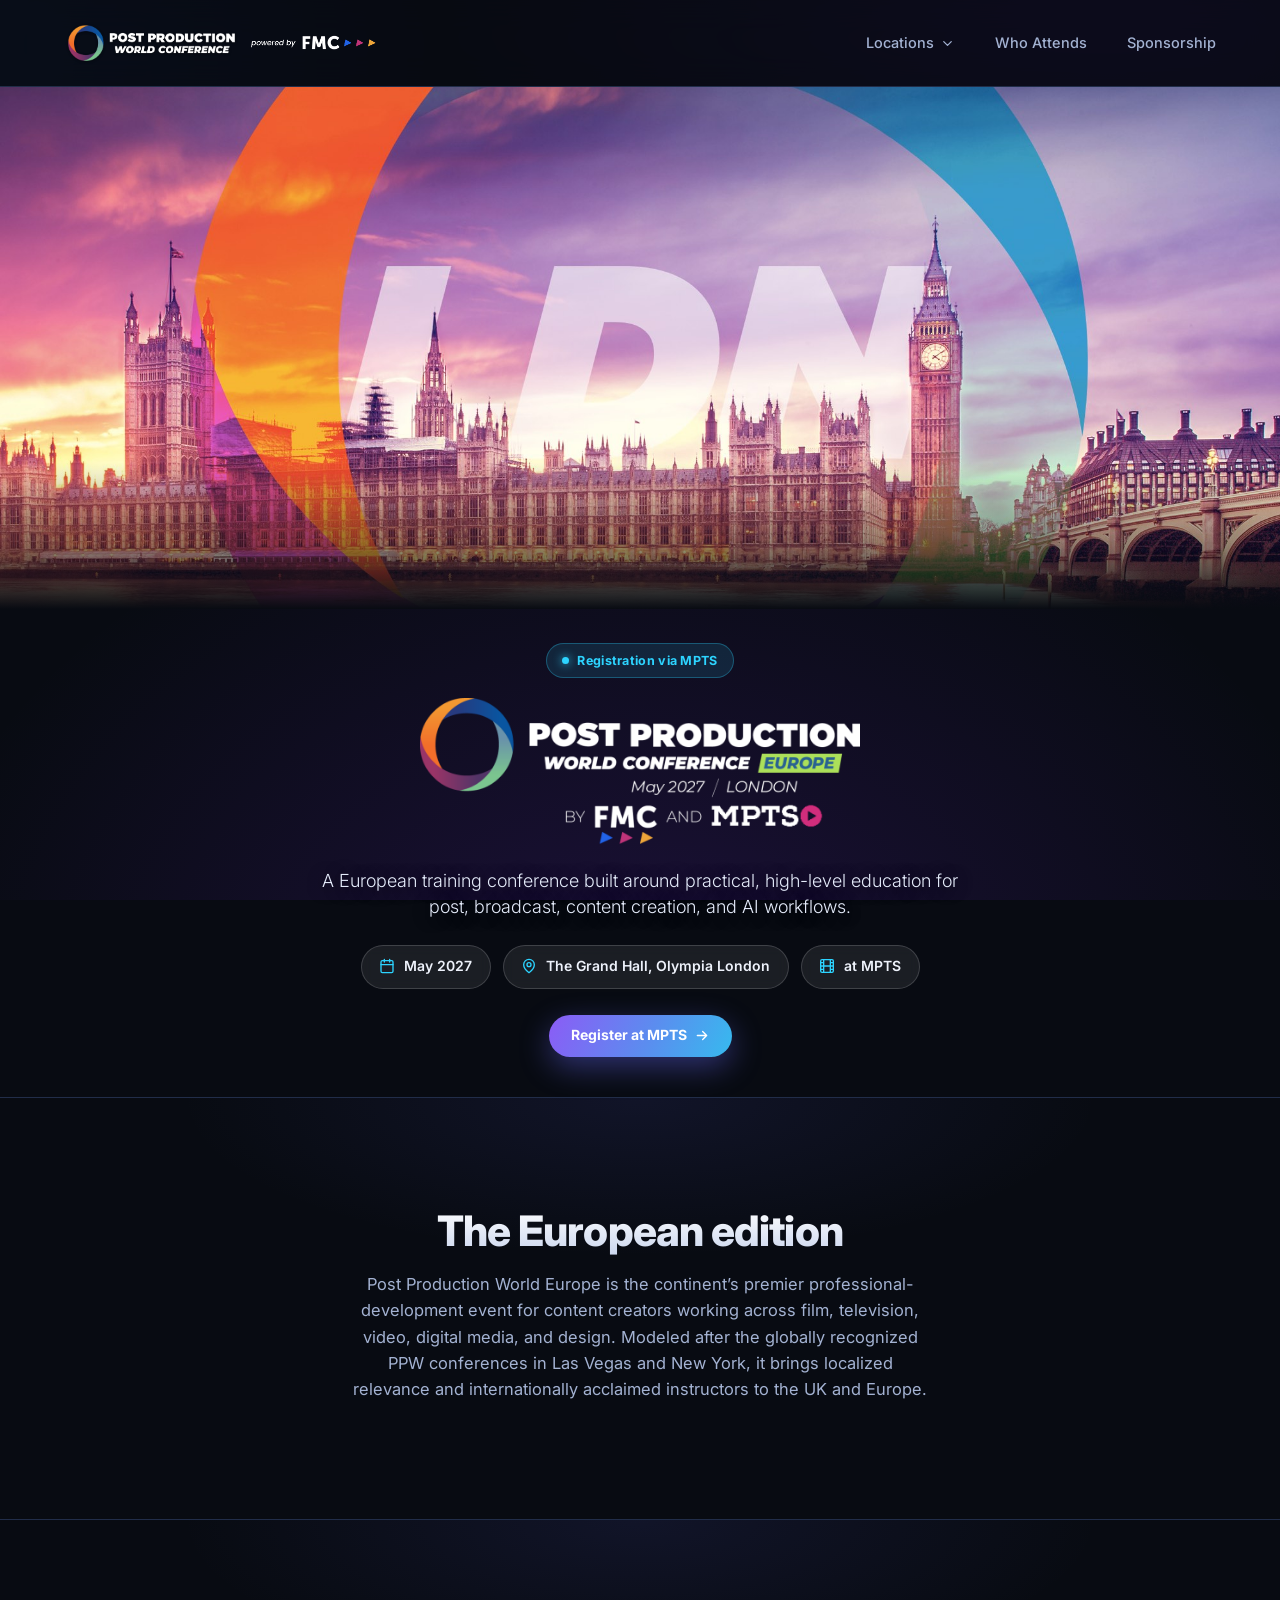
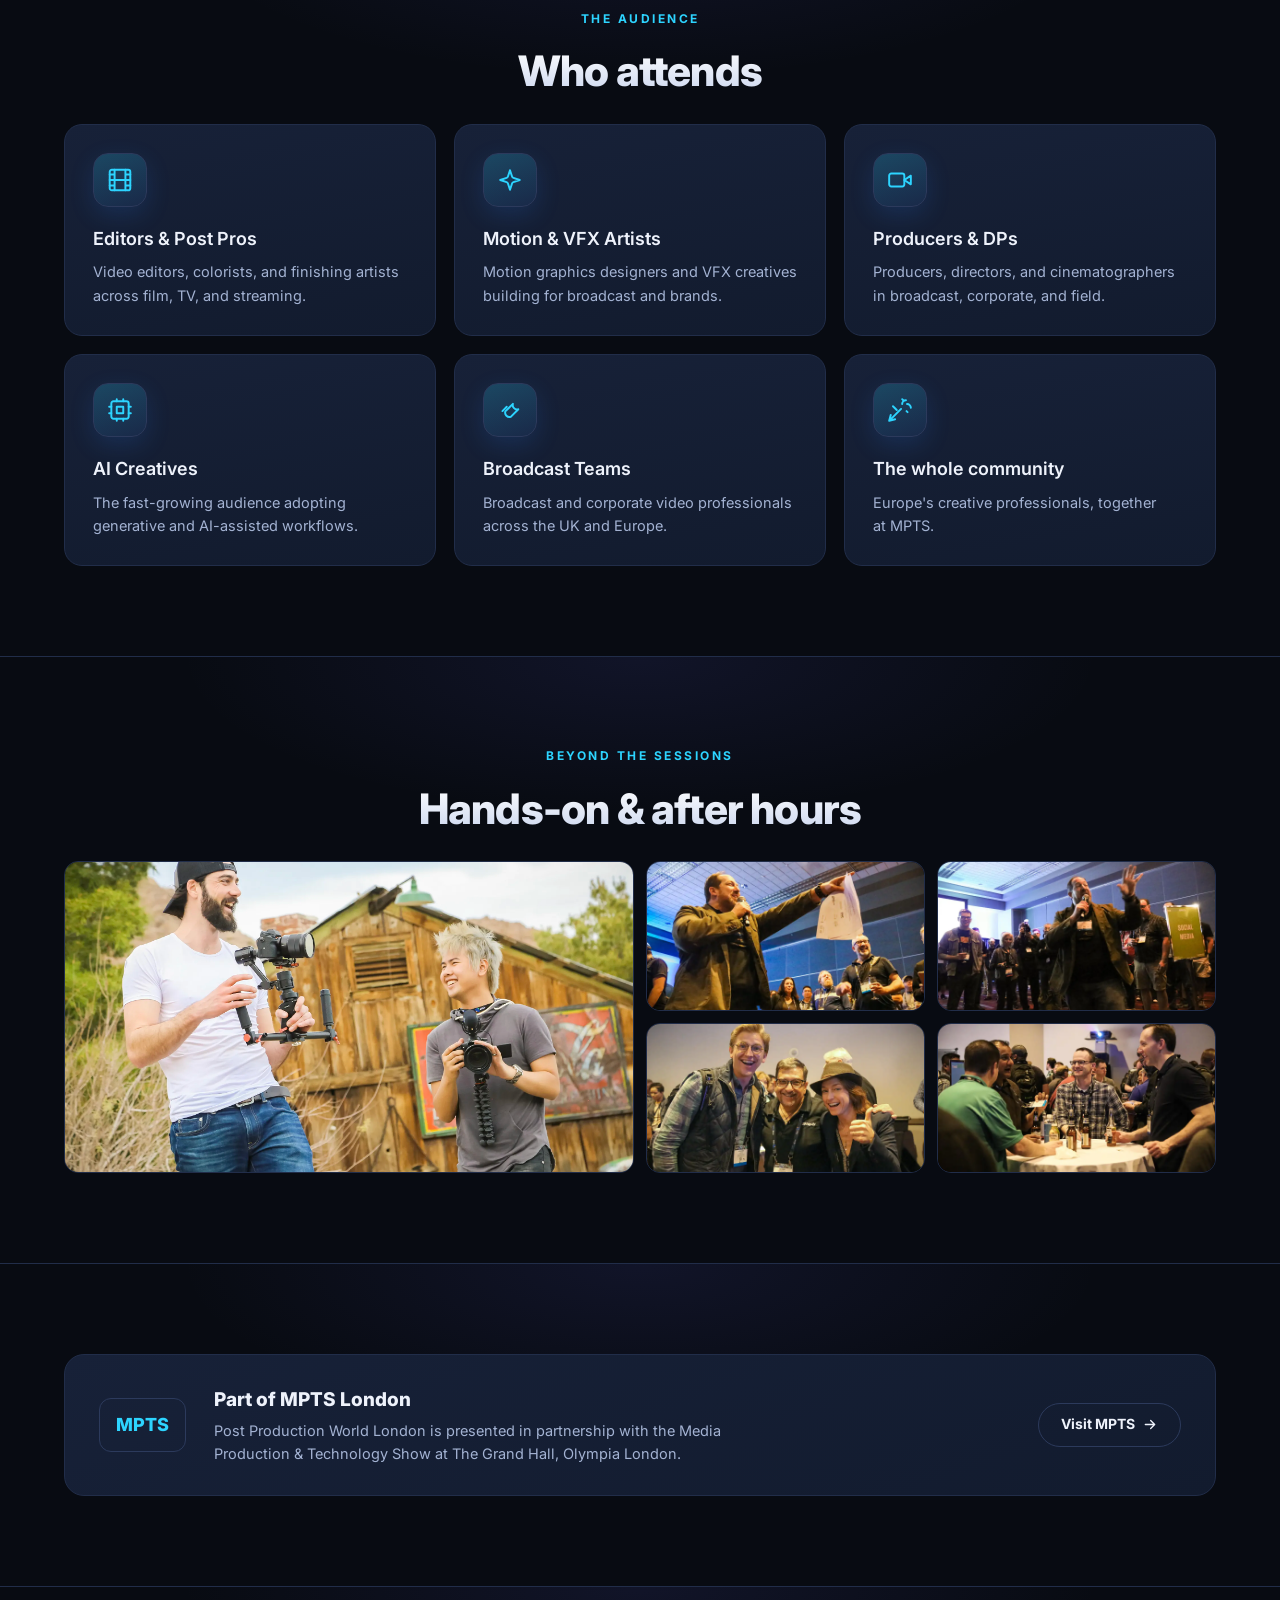
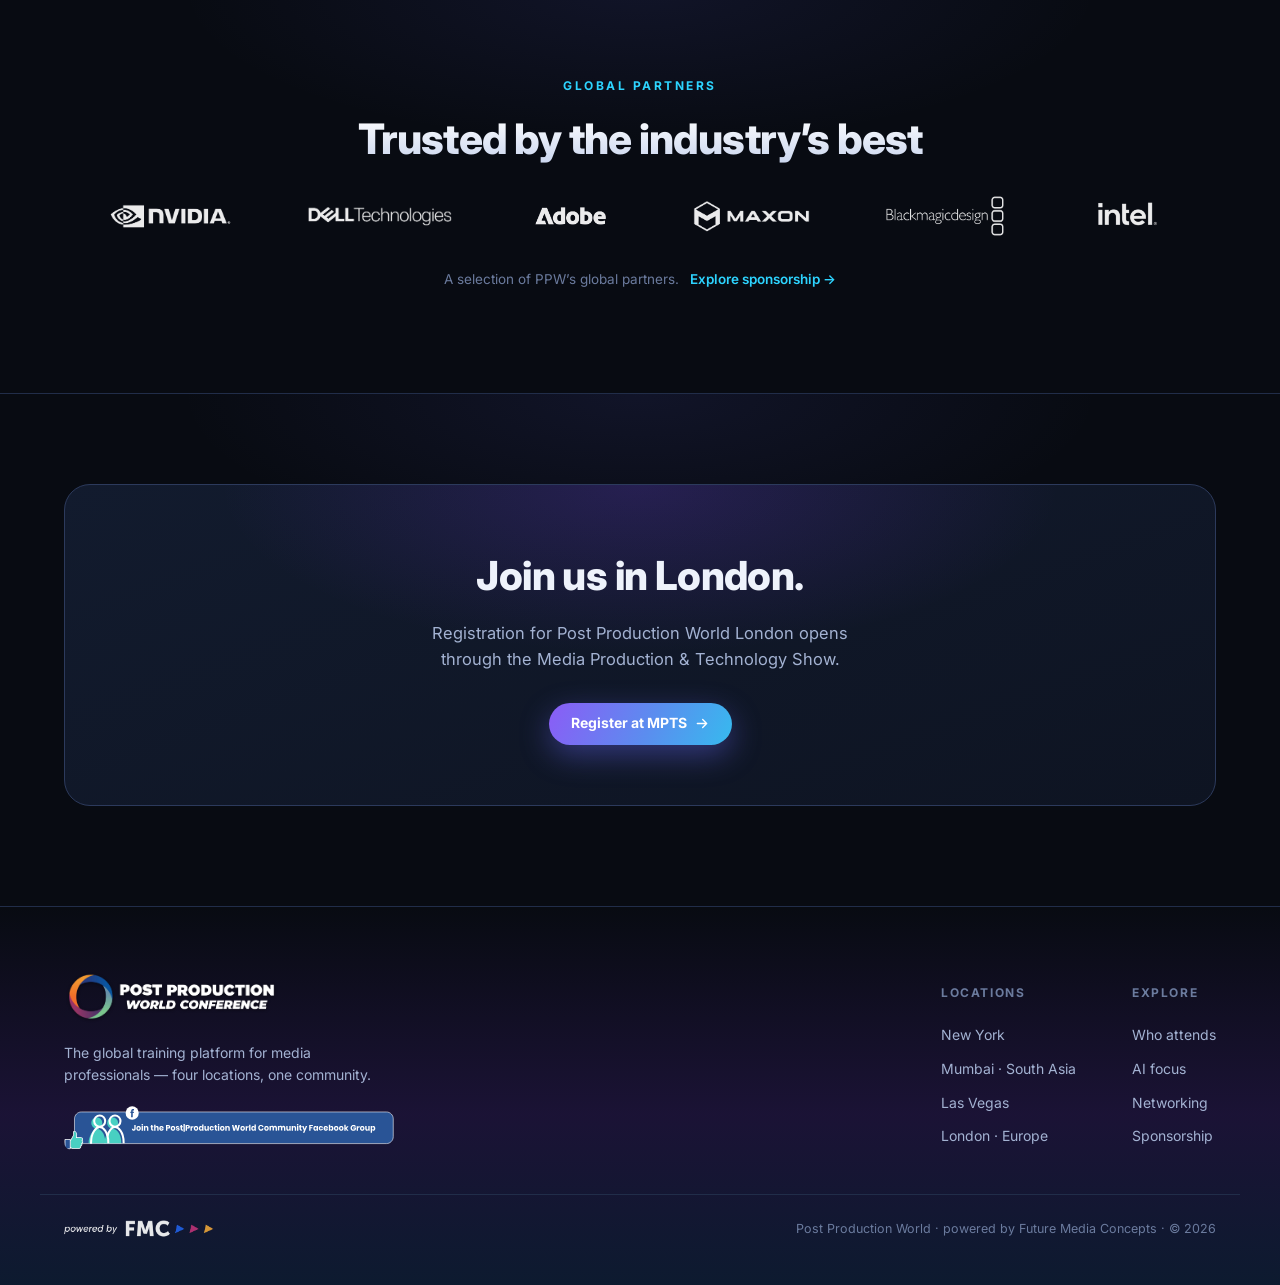
==== london.html @ f26ce007 "Location pages build-out (Mumbai/Vegas real content), homepage + global polish - Mumbai: real abisho" ====
<!DOCTYPE html>
<html lang="en">
<head>
<meta charset="UTF-8">
<meta name="viewport" content="width=device-width, initial-scale=1.0, viewport-fit=cover">
<title>Post Production World London — London — Post Production World Conference</title>
<link rel="preconnect" href="https://api.fontshare.com" crossorigin>
<link href="https://api.fontshare.com/v2/css?f[]=satoshi@400,500,700,900&display=swap" rel="stylesheet">
<link href="https://fonts.googleapis.com/css2?family=Inter:wght@400;500;600;700;800&display=swap" rel="stylesheet">
<link href="ppw-assets/site.css" rel="stylesheet">
</head>
<body>
<svg width="0" height="0" style="position:absolute" aria-hidden="true">
  <symbol id="i-arrow" viewBox="0 0 24 24"><path d="M5 12h14M13 6l6 6-6 6"/></symbol>
  <symbol id="i-chev" viewBox="0 0 24 24"><path d="m6 9 6 6 6-6"/></symbol>
  <symbol id="i-pin" viewBox="0 0 24 24"><path d="M20 10c0 6-8 12-8 12s-8-6-8-12a8 8 0 0 1 16 0Z"/><circle cx="12" cy="10" r="3"/></symbol>
  <symbol id="i-cal" viewBox="0 0 24 24"><rect x="3" y="4" width="18" height="18" rx="2"/><path d="M16 2v4M8 2v4M3 10h18"/></symbol>
  <symbol id="i-film" viewBox="0 0 24 24"><rect x="2.5" y="2.5" width="19" height="19" rx="2"/><path d="M7 2.5v19M17 2.5v19M2.5 12h19M2.5 7h4.5M2.5 17h4.5M17 17h4.5M17 7h4.5"/></symbol>
  <symbol id="i-spark" viewBox="0 0 24 24"><path d="m12 3-1.9 5.8a2 2 0 0 1-1.3 1.3L3 12l5.8 1.9a2 2 0 0 1 1.3 1.3L12 21l1.9-5.8a2 2 0 0 1 1.3-1.3L21 12l-5.8-1.9a2 2 0 0 1-1.3-1.3Z"/></symbol>
  <symbol id="i-video" viewBox="0 0 24 24"><path d="m22 8-6 4 6 4V8Z"/><rect x="2" y="6" width="14" height="12" rx="2"/></symbol>
  <symbol id="i-cpu" viewBox="0 0 24 24"><rect x="4" y="4" width="16" height="16" rx="2"/><rect x="9" y="9" width="6" height="6"/><path d="M9 2v2M15 2v2M9 20v2M15 20v2M2 9h2M2 15h2M20 9h2M20 15h2"/></symbol>
  <symbol id="i-tools" viewBox="0 0 24 24"><path d="M14.7 6.3a4 4 0 0 0 5 5l-7 7a4 4 0 0 1-5-5Z"/><path d="m9 9-4 4"/></symbol>
  <symbol id="i-party" viewBox="0 0 24 24"><path d="M2 22 13 11M5.5 8.5 9 12M2 22l5.5-1.5M2 22l1.5-5.5"/><path d="M14 6.5a3.5 3.5 0 0 1 3.5-3.5M22 10a3.5 3.5 0 0 0-3.5-3.5M18 13l1 1M14 2l1 1"/></symbol>
</svg>
<header class="nav">
  <div class="nav-inner">
    <a href="index.html" class="nav-brand"><img class="nb-ppw" src="ppw-assets/ppw-logo.webp" alt="Post Production World"><img class="nb-fmc" src="ppw-assets/fmc-logo.webp" alt="FMC"></a>
    <nav class="nav-links">
      <div class="dd">
        <button class="dd-btn" aria-haspopup="true">Locations <svg class="ic"><use href="#i-chev"/></svg></button>
        <div class="dd-menu" role="menu">
          <a href="new-york.html"><span class="lft"><svg class="ic"><use href="#i-pin"/></svg><span class="c">New York</span></span><span class="d">Oct 20-21, 2026</span></a>
          <a href="mumbai.html"><span class="lft"><svg class="ic"><use href="#i-pin"/></svg><span class="c">Mumbai · South Asia</span></span><span class="d">Oct 2026</span></a>
          <a href="vegas.html"><span class="lft"><svg class="ic"><use href="#i-pin"/></svg><span class="c">Las Vegas</span></span><span class="d">Apr 2027</span></a>
          <a href="london.html"><span class="lft"><svg class="ic"><use href="#i-pin"/></svg><span class="c">London · Europe</span></span><span class="d">May 2027</span></a>
        </div>
      </div>
      <a href="index.html#attendees">Who Attends</a>
      <a href="ppw-sponsorships.html">Sponsorship</a>
    </nav>
  </div>
</header>

<div class="edition-banner" style="background-image:url(ppw-assets/city-london-hi.jpg)"></div>
<section class="edition-intro">
  <div class="wrap">
    <div class="reg-status"><span class="dot"></span>Registration via MPTS</div>
    <img class="edition-wm" src="ppw-assets/wm-london.png" alt="Post Production World London">
    <p class="hero-sub">A European training conference built around practical, high-level education for post, broadcast, content creation, and AI workflows.</p>
    <div class="hero-meta">
      <span><svg class="ic"><use href="#i-cal"/></svg>May 2027</span>
      <span><svg class="ic"><use href="#i-pin"/></svg>The Grand Hall, Olympia London</span>
      <span><svg class="ic"><use href="#i-film"/></svg>at MPTS</span>
    </div>
    <div class="hero-cta">
      <a class="btn" href="https://www.mediaproductionshow.com/ppw-europe" target="_blank" rel="noopener"><span class="bt">Register at MPTS</span> <svg class="ic"><use href="#i-arrow"/></svg></a>
    </div>
  </div>
</section>

<section class="block">
  <div class="wrap">
    <div class="sec-head center">
      <h2 class="sec-title">The European edition</h2>
      <p class="sec-desc">Post Production World Europe is the continent&rsquo;s premier professional-development event for content creators working across film, television, video, digital media, and design. Modeled after the globally recognized PPW conferences in Las Vegas and New York, it brings localized relevance and internationally acclaimed instructors to the UK and Europe.</p>
    </div>
  </div>
</section>

<section class="block">
  <div class="wrap">
    <div class="sec-head center"><div class="sec-kicker">The audience</div><h2 class="sec-title">Who attends</h2></div>
    <div class="cards3">
      <div class="fcard"><div class="ibox"><svg class="ic"><use href="#i-film"/></svg></div><h3>Editors &amp; Post Pros</h3><p>Video editors, colorists, and finishing artists across film, TV, and streaming.</p></div>
      <div class="fcard"><div class="ibox"><svg class="ic"><use href="#i-spark"/></svg></div><h3>Motion &amp; VFX Artists</h3><p>Motion graphics designers and VFX creatives building for broadcast and brands.</p></div>
      <div class="fcard"><div class="ibox"><svg class="ic"><use href="#i-video"/></svg></div><h3>Producers &amp; DPs</h3><p>Producers, directors, and cinematographers in broadcast, corporate, and field.</p></div>
      <div class="fcard"><div class="ibox"><svg class="ic"><use href="#i-cpu"/></svg></div><h3>AI Creatives</h3><p>The fast-growing audience adopting generative and AI-assisted workflows.</p></div>
      <div class="fcard"><div class="ibox"><svg class="ic"><use href="#i-tools"/></svg></div><h3>Broadcast Teams</h3><p>Broadcast and corporate video professionals across the UK and Europe.</p></div>
      <div class="fcard"><div class="ibox"><svg class="ic"><use href="#i-party"/></svg></div><h3>The whole community</h3><p>Europe's creative professionals, together at MPTS.</p></div>
    </div>
  </div>
</section>

<section class="block">
  <div class="wrap">
    <div class="sec-head center"><div class="sec-kicker">Beyond the sessions</div><h2 class="sec-title">Hands-on &amp; after hours</h2></div>
    <div class="collage">
      <a class="big" href="ppw-assets/g-field.webp" target="_blank"><img src="ppw-assets/g-field.webp" alt="PPW field workshop"></a>
      <a href="ppw-assets/g-net-04.webp" target="_blank"><img src="ppw-assets/g-net-04.webp" alt="Networking"></a>
      <a href="ppw-assets/g-net-06.webp" target="_blank"><img src="ppw-assets/g-net-06.webp" alt="Networking"></a>
      <a href="ppw-assets/g-net-08.webp" target="_blank"><img src="ppw-assets/g-net-08.webp" alt="Networking"></a>
      <a href="ppw-assets/g-net-13.webp" target="_blank"><img src="ppw-assets/g-net-13.webp" alt="Networking"></a>
    </div>
  </div>
</section>
<section class="block">
  <div class="wrap">
    <div class="host-mod">
      <div class="host-badge">MPTS</div>
      <div class="host-text"><h3>Part of MPTS London</h3><p>Post Production World London is presented in partnership with the Media Production & Technology Show at The Grand Hall, Olympia London.</p></div>
      <a class="btn ghost" href="https://www.mediaproductionshow.com/ppw-europe" target="_blank" rel="noopener"><span class="bt">Visit MPTS</span> <svg class="ic"><use href="#i-arrow"/></svg></a>
    </div>
  </div>
</section>

<section class="block">
  <div class="wrap">
    <div class="sec-head center"><div class="sec-kicker">Global partners</div><h2 class="sec-title">Trusted by the industry’s best</h2></div>
    <div class="partner-strip">
      <img src="ppw-assets/spon-nvidia.webp" alt="NVIDIA" style="height:46px">
      <img src="ppw-assets/spon-dell.webp" alt="Dell Technologies" style="height:50px">
      <img src="ppw-assets/spon-adobe.webp" alt="Adobe" style="height:34px">
      <img src="ppw-assets/spon-maxon.webp" alt="Maxon" style="height:44px">
      <img src="ppw-assets/spon-bmd-ko.webp" alt="Blackmagic Design" style="height:42px">
      <img src="ppw-assets/spon-intel-ko.webp" alt="Intel" style="height:36px;transform:translateY(-2px)">
    </div>
    <p class="partner-note">A selection of PPW’s global partners. <a href="ppw-sponsorships.html">Explore sponsorship &rarr;</a></p>
  </div>
</section>

<section class="block">
  <div class="wrap">
    <div class="cta-strip">
      <div class="glow"></div>
      <h2>Join us in London.</h2>
      <p>Registration for Post Production World London opens through the Media Production &amp; Technology Show.</p>
      <div class="hero-cta"><a class="btn" href="https://www.mediaproductionshow.com/ppw-europe" target="_blank" rel="noopener"><span class="bt">Register at MPTS</span> <svg class="ic"><use href="#i-arrow"/></svg></a></div>
    </div>
  </div>
</section>

<footer>
  <div class="foot-glow"></div>
  <div class="wrap foot-inner">
    <div class="foot-brand">
      <img class="foot-ppw" src="ppw-assets/ppw-logo.webp" alt="Post Production World Conference">
      <p>The global training platform for media professionals — four locations, one community.</p>
      <a class="fb-link" href="https://www.facebook.com/groups/postproductionworld" target="_blank" rel="noopener"><img src="ppw-assets/fb-group.svg" alt="Join the Facebook Group"></a>
    </div>
    <div class="foot-col">
      <h4>Locations</h4>
      <a href="new-york.html">New York</a>
      <a href="mumbai.html">Mumbai · South Asia</a>
      <a href="vegas.html">Las Vegas</a>
      <a href="london.html">London · Europe</a>
    </div>
    <div class="foot-col">
      <h4>Explore</h4>
      <a href="index.html#attendees">Who attends</a>
      <a href="index.html#ai">AI focus</a>
      <a href="index.html#networking">Networking</a>
      <a href="ppw-sponsorships.html">Sponsorship</a>
    </div>
  </div>
  <div class="wrap foot-bottom">
    <img class="foot-fmc" src="ppw-assets/fmc-logo.webp" alt="Powered by FMC — Future Media Concepts">
    <div class="small">Post Production World · powered by Future Media Concepts · © 2026</div>
  </div>
</footer>
<script>(function(){try{var els=[].slice.call(document.querySelectorAll("section.block .sec-head,.loc,.who,.fcard,.ai-wrap,.collage,.cta-strip,.pillar,.rcard,.extra,.cmp,.hero-stats"));els.forEach(function(el){el.classList.add("reveal");});function check(){var h=window.innerHeight||800;for(var i=els.length-1;i>=0;i--){if(els[i].getBoundingClientRect().top<h*0.9){els[i].classList.add("in");els.splice(i,1);}}}check();window.addEventListener("scroll",check,{passive:true});window.addEventListener("resize",check);setTimeout(check,250);setTimeout(function(){els.forEach(function(el){el.classList.add("in");});els=[];},2600);}catch(e){}})();</script>
</body>
</html>
---- ppw-assets/site.css ----
/* ===== P|PW shared design system ===== */
:root{
  --bg:#080b12; --bg-2:#0e1422; --panel:#121b2e; --panel-2:#172138;
  --line:#212d49; --line-2:#2c3a5c; --ink:#eef2fb; --ink-dim:#a3b2d2; --ink-faint:#6b7b9e;
  --accent:#3b82f6; --accent-2:#2dd4ff;
  --grad:linear-gradient(115deg,#8b5cf6 0%,#5b8def 55%,#22d3ee 125%);
  --radius:18px; --maxw:1200px; --shadow:0 24px 60px rgba(0,0,0,.45);
}
*{box-sizing:border-box}
html{-webkit-text-size-adjust:100%;scroll-behavior:smooth}
body{margin:0;color:var(--ink);line-height:1.55;-webkit-font-smoothing:antialiased;font-size:16px;
  font-family:"Satoshi","Inter",-apple-system,BlinkMacSystemFont,"Segoe UI",Roboto,sans-serif;
  background:
    radial-gradient(1100px 720px at 86% -6%, rgba(124,58,237,.24), transparent 60%),
    radial-gradient(1000px 640px at -12% 6%, rgba(45,130,246,.20), transparent 58%),
    radial-gradient(1200px 900px at 50% 112%, rgba(109,40,217,.20), transparent 62%),
    var(--bg);
  background-attachment:fixed;}
a{color:inherit}
.wrap{max-width:var(--maxw);margin:0 auto;padding:0 24px}
h1,h2,h3{font-family:"Satoshi","Inter",sans-serif;text-wrap:balance;margin:0}
p,.sec-desc,.hero-sub,.desc{text-wrap:pretty}
.ic{width:1em;height:1em;display:inline-block;fill:none;stroke:currentColor;stroke-width:2;stroke-linecap:round;stroke-linejoin:round;flex:none}

.proto-banner{background:linear-gradient(90deg,#19233c,#141d33);border-bottom:1px solid var(--line);
  font-size:12.5px;color:var(--ink-dim);text-align:center;padding:8px 16px;letter-spacing:.2px}
.proto-banner b{color:var(--ink)}

/* nav */
header.nav{position:sticky;top:0;z-index:60;background:rgba(8,11,18,.8);backdrop-filter:blur(16px) saturate(1.2);border-bottom:1px solid var(--line)}
.nav-inner{display:flex;align-items:center;gap:22px;height:86px;max-width:var(--maxw);margin:0 auto;padding:0 24px}
.nav-logo{height:46px;width:auto;display:block}
.nav-links{display:flex;gap:40px;margin-left:auto;align-items:center;font-size:14.5px}
.nav-links a{text-decoration:none;color:var(--ink-dim);font-weight:500;transition:color .15s}
.nav-links a:hover,.nav-links a.active{color:var(--ink)}
.dd{position:relative;display:flex;align-items:center}
.dd-btn{display:inline-flex;align-items:center;gap:6px;background:none;border:0;color:var(--ink-dim);font:inherit;font-size:14.5px;font-weight:500;cursor:pointer;padding:0}
.dd-btn .ic{width:15px;height:15px;transition:transform .2s}
.dd:hover .dd-btn,.dd:focus-within .dd-btn{color:var(--ink)}
.dd:hover .dd-btn .ic{transform:rotate(180deg)}
.dd-menu{position:absolute;top:calc(100% + 18px);left:50%;transform:translateX(-50%) translateY(8px);
  min-width:292px;background:var(--panel-2);border:1px solid var(--line-2);border-radius:16px;padding:8px;
  opacity:0;visibility:hidden;transition:.18s ease;box-shadow:var(--shadow);z-index:70}
.dd:hover .dd-menu,.dd:focus-within .dd-menu{opacity:1;visibility:visible;transform:translateX(-50%) translateY(0)}
.dd-menu::before{content:"";position:absolute;top:-18px;left:0;right:0;height:18px}
.dd-menu a{display:flex;align-items:center;justify-content:space-between;gap:18px;padding:12px 14px;border-radius:11px;text-decoration:none}
.dd-menu a:hover{background:rgba(255,255,255,.05)}
.dd-menu .lft{display:flex;align-items:center;gap:11px}
.dd-menu .ic{width:16px;height:16px;color:var(--accent-2)}
.dd-menu .c{font-weight:700;font-size:14px;color:var(--ink)}
.dd-menu .d{font-size:12.5px;color:var(--ink-faint);white-space:nowrap}
.dd-menu .all{justify-content:center;color:var(--accent-2);font-weight:700;font-size:13px;margin-top:2px;border-top:1px solid var(--line);border-radius:0 0 11px 11px}
.btn{display:inline-flex;align-items:center;gap:7px;background:var(--grad);color:#fff;text-decoration:none;font-weight:700;font-size:14px;
  padding:13px 22px;border-radius:999px;box-shadow:0 10px 30px rgba(99,102,241,.42);white-space:nowrap;transition:transform .15s,box-shadow .15s}
.btn:hover{transform:translateY(-1px);box-shadow:0 14px 40px rgba(99,102,241,.6)}
.btn .ic{width:16px;height:16px}
.btn.ghost{background:transparent;box-shadow:none;border:1.5px solid var(--line-2);color:var(--ink)}
.btn.ghost:hover{background:rgba(255,255,255,.05);box-shadow:none}
header.nav .btn{padding:10px 18px;font-size:13.5px;margin-left:10px}
@media(max-width:900px){.nav-links{display:none}}

/* hero (skyline) */
.hero{position:relative;overflow:hidden;min-height:92vh;display:flex;align-items:flex-end;padding:0 0 56px;text-align:center}
.hero-bg{position:absolute;inset:0;z-index:0;background-size:cover;background-position:center 40%;opacity:1}
.hero-scrim{position:absolute;inset:0;z-index:0;background:
  linear-gradient(180deg,rgba(8,11,18,.5) 0%,rgba(8,11,18,.05) 15%,transparent 40%,rgba(8,11,18,.48) 73%,rgba(8,11,18,.95) 97%,var(--bg))}
.hero .wrap{position:relative;z-index:1}
.hero-logo{height:56px;width:auto;margin:0 auto 16px;display:block;filter:drop-shadow(0 10px 34px rgba(0,0,0,.85))}
.eyebrow{display:inline-flex;align-items:center;gap:10px;font-size:14px;letter-spacing:2px;text-transform:uppercase;color:var(--accent-2);font-weight:700;margin-bottom:20px;text-shadow:0 2px 10px rgba(0,0,0,.5)}
.hero-h1{font-size:clamp(38px,6.5vw,68px);font-weight:800;letter-spacing:-1.4px;line-height:1.12;margin:0 auto 18px;max-width:900px;padding-bottom:.12em;
  background:linear-gradient(180deg,#fff,#c7d4ee);-webkit-background-clip:text;background-clip:text;color:transparent}
.hero-h1 .hl{color:var(--accent-2);-webkit-text-fill-color:var(--accent-2)}
.hero-sub{font-size:clamp(17px,2.1vw,18px);color:#e4ebfa;font-weight:500;max-width:680px;margin:0 auto 30px;line-height:1.4;text-shadow:0 2px 16px rgba(0,0,0,.6)}
.hero-meta{display:flex;flex-wrap:wrap;gap:12px;justify-content:center;margin-bottom:28px}
.hero-meta span{display:inline-flex;align-items:center;gap:9px;background:rgba(255,255,255,.08);border:1px solid rgba(255,255,255,.16);border-radius:999px;padding:9px 18px 11px 17px;font-size:14px;font-weight:600;backdrop-filter:blur(6px)}
.hero-meta .ic{width:16px;height:16px;color:var(--accent-2)}
.hero-cta{display:flex;gap:14px;justify-content:center;flex-wrap:wrap}

/* sections */
section.block{padding:106px 0;border-top:1px solid var(--line)}
.sec-head{margin-bottom:26px;max-width:760px}
.sec-head.center{margin-inline:auto;text-align:center}
.sec-kicker{font-size:12px;letter-spacing:2.5px;text-transform:uppercase;color:var(--accent-2);font-weight:700}
.sec-title{font-size:clamp(28px,4vw,42px);margin-top:18px;font-weight:800;letter-spacing:-.8px;line-height:1.18;padding-bottom:.04em}
.sec-desc{color:var(--ink-dim);margin-top:14px;font-size:16.5px;line-height:1.6}
.sec-head.center .sec-desc{max-width:600px;margin-inline:auto;text-wrap:balance}

/* feature cards */
.cards3{display:grid;grid-template-columns:repeat(3,1fr);gap:18px}
@media(max-width:820px){.cards3{grid-template-columns:1fr}}
.fcard{background:linear-gradient(170deg,var(--panel-2),var(--panel));border:1px solid var(--line);border-radius:18px;padding:28px;transition:border-color .18s,transform .18s}
.fcard:hover{border-color:var(--line-2);transform:translateY(-4px)}
.fcard .ibox{width:54px;height:54px;border-radius:15px;display:flex;align-items:center;justify-content:center;background:linear-gradient(160deg,rgba(45,212,255,.22),rgba(59,130,246,.1));border:1px solid var(--line-2);color:var(--accent-2);box-shadow:0 8px 24px rgba(45,130,246,.16)}
.fcard .ibox .ic{width:26px;height:26px;stroke-width:1.8}
.fcard h3{font-size:18px;margin:18px 0 8px;font-weight:600}
.fcard p{margin:0;color:var(--ink-dim);font-size:14.5px;line-height:1.6}

/* collage */
.collage{display:grid;grid-template-columns:repeat(4,1fr);grid-auto-rows:150px;gap:12px}
.collage a{overflow:hidden;border-radius:14px;border:1px solid var(--line);display:block}
.collage img{width:100%;height:100%;object-fit:cover;display:block;transition:transform .35s}
.collage a:hover img{transform:scale(1.05)}
.collage .big{grid-column:span 2;grid-row:span 2}
@media(max-width:700px){.collage{grid-template-columns:repeat(2,1fr);grid-auto-rows:128px}}

/* sponsor wall (white) */
.sponsors-light{background:linear-gradient(180deg,var(--bg-2),var(--bg));border-top:1px solid var(--line)}
.sponsors-light .sec-kicker{color:var(--accent-2)}
.sponsors-light .sec-title{color:var(--ink)}
.tier-label{text-align:center;font-size:12.5px;letter-spacing:2px;text-transform:uppercase;color:#9099ac;font-weight:700;margin:40px 0 22px}
.wall{display:flex;flex-wrap:wrap;align-items:center;justify-content:center;gap:30px 56px;margin-inline:auto}
.wall.plat{max-width:900px} .wall.gold{max-width:430px} .wall.table{max-width:980px} .wall.workshop{max-width:600px} .wall.marketing{max-width:840px}
.tile{display:flex;align-items:center;justify-content:center}
/*LOWER-CHIP*/.wall.table .tile,.wall.workshop .tile,.wall.marketing .tile{background:#fff;border-radius:12px;padding:0 22px;height:62px;box-shadow:0 8px 22px rgba(0,0,0,.28)}
  .tile img{filter:none;opacity:1;width:auto;object-fit:contain}
.wall.plat .tile img{height:46px;max-width:210px}
.wall.gold .tile img{height:42px;max-width:225px}
.wall.table .tile img{height:33px;max-width:160px}
.wall.workshop .tile img{height:39px;max-width:195px}
.wall.marketing .tile img{height:31px;max-width:170px}
@media(max-width:760px){.wall{gap:24px 38px}.wall .tile img{height:30px!important;max-width:130px}}

/* CTA strip */
.cta-strip{position:relative;overflow:hidden;text-align:center;background:linear-gradient(160deg,var(--panel),var(--bg-2));border:1px solid var(--line-2);border-radius:26px;padding:60px 30px}
.cta-strip .glow{position:absolute;inset:0;background:radial-gradient(600px 240px at 50% 0,rgba(124,58,237,.2),transparent 70%)}
.cta-strip h2{position:relative;font-size:clamp(28px,4vw,40px);font-weight:800;letter-spacing:-.6px;margin-bottom:14px}
.cta-strip p{position:relative;color:var(--ink-dim);max-width:580px;margin:0 auto 30px;font-size:16.5px}
.cta-strip .hero-cta{position:relative}

footer{padding:54px 0 64px;border-top:1px solid var(--line);text-align:center}
.foot-logo{height:30px;margin:0 auto 18px;display:block;opacity:.92}
footer .small{color:var(--ink-faint);font-size:13px;line-height:1.6}


  /* ===== premium pass ===== */
  section.block{padding:90px 0;position:relative}
  section.block:not(.sponsors-light):not(#ai)::before{content:"";position:absolute;top:0;left:0;right:0;height:340px;background:radial-gradient(640px 220px at 50% 0,rgba(99,102,241,.1),transparent 72%);pointer-events:none;z-index:0}
  section.block>.wrap{position:relative;z-index:1}
  .sec-title{background:linear-gradient(180deg,#fff,#c9d5ee);-webkit-background-clip:text;background-clip:text;color:transparent}
  .sponsors-light .sec-title{background:none;color:var(--ink);-webkit-text-fill-color:var(--ink)}
  .sponsors-light{clip-path:polygon(0 38px,100% 0,100% 100%,0 100%)}
  .loc{transition:transform .2s,border-color .2s,box-shadow .25s}
  .loc:hover{box-shadow:0 24px 60px rgba(0,0,0,.45),0 0 0 1px rgba(124,58,237,.28),0 18px 50px rgba(124,58,237,.2)}
  .who,.fcard{transition:transform .2s,border-color .2s,box-shadow .25s}
  .who:hover,.fcard:hover{box-shadow:0 22px 50px rgba(0,0,0,.4),0 0 40px rgba(99,102,241,.13)}
  .reveal{opacity:0;transform:translateY(24px);transition:opacity .8s cubic-bezier(.2,.7,.2,1),transform .8s cubic-bezier(.2,.7,.2,1)}
  .reveal.in{opacity:1;transform:none}

/* ===== inner edition: clean skyline banner, content below ===== */
.edition-banner{position:relative;height:clamp(380px,58vh,640px);background-size:cover;background-position:center 36%}
.edition-banner::after{content:"";position:absolute;inset:0;background:linear-gradient(180deg,transparent 0%,transparent 72%,rgba(8,11,18,.42) 88%,rgba(8,11,18,.9) 98%,var(--bg) 100%)}
.edition-intro{text-align:center;padding:34px 0 6px}
.edition-intro .wrap{max-width:760px}
.edition-intro .eyebrow{justify-content:center;margin-bottom:16px;font-size:13px;letter-spacing:2.5px}
.edition-intro .hero-h1{margin:0 auto 16px}
.edition-intro .hero-sub{margin:0 auto 26px}
.edition-intro .hero-meta{justify-content:center;margin-bottom:26px}
.edition-intro .hero-cta{justify-content:center}
@media(max-width:760px){.edition-banner{height:clamp(240px,40vh,360px)}.edition-intro{padding:26px 0 6px}}

.review-strip{background:rgba(245,196,81,.1);border-bottom:1px solid rgba(245,196,81,.34);color:#f3cd72;font-size:12px;text-align:center;padding:7px 16px;letter-spacing:.2px}
.review-strip b{color:#ffe6a6}
.review-flag{max-width:var(--maxw);margin:18px auto 0;padding:10px 16px;font-size:12.5px;line-height:1.5;color:#f3cd72;background:rgba(245,196,81,.07);border:1px dashed rgba(245,196,81,.4);border-radius:10px}
.review-flag b{color:#ffe6a6}

footer{position:relative;overflow:hidden;border-top:1px solid var(--line);padding:0;margin-top:10px}
.foot-glow{position:absolute;inset:0;background:linear-gradient(180deg,transparent,rgba(124,58,237,.16) 55%,rgba(45,130,246,.13));pointer-events:none}
.foot-inner{position:relative;display:grid;grid-template-columns:1fr auto auto;gap:56px;padding:60px 24px 38px;text-align:left}
.foot-ppw{height:59px;width:auto;margin-bottom:16px;display:block}
.foot-brand p{color:var(--ink-dim);font-size:14px;line-height:1.6;max-width:330px;margin:0 0 20px}
.fb-btn{display:inline-flex;align-items:center;gap:10px;background:#1877f2;color:#fff;text-decoration:none;font-weight:700;font-size:14px;padding:11px 18px;border-radius:12px;box-shadow:0 10px 26px rgba(24,119,242,.4);transition:transform .15s}
.fb-btn:hover{transform:translateY(-1px)}
.fb-btn svg{width:18px;height:18px;fill:#fff}
.foot-col h4{font-size:12px;letter-spacing:1.6px;text-transform:uppercase;color:var(--ink-faint);margin:17px 0 16px;font-weight:700}
.foot-col a{display:block;color:var(--ink-dim);text-decoration:none;font-size:14px;padding:6px 0}
.foot-col a:hover{color:var(--ink)}
.foot-bottom{position:relative;display:flex;align-items:center;justify-content:space-between;gap:18px;flex-wrap:wrap;border-top:1px solid var(--line);padding:22px 24px 44px}
.foot-fmc{height:24px;width:auto;opacity:.9}
footer .small{color:var(--ink-faint);font-size:12.5px;line-height:1.5}
@media(max-width:760px){.foot-inner{grid-template-columns:1fr 1fr;gap:30px;padding:46px 22px 30px}.foot-brand{grid-column:1/-1}}

.edition-wm{max-width:440px;width:86%;height:auto;display:block;margin:0 auto 24px}
.reg-status{display:inline-flex;align-items:center;gap:8px;background:rgba(45,212,255,.12);border:1px solid rgba(45,212,255,.3);color:var(--accent-2);font-size:12.5px;font-weight:700;letter-spacing:.3px;padding:7px 15px;border-radius:999px;margin-bottom:20px}
.reg-status .dot{width:7px;height:7px;border-radius:50%;background:var(--accent-2);box-shadow:0 0 10px var(--accent-2)}
.partner-strip{display:flex;flex-wrap:wrap;align-items:center;justify-content:center;gap:30px clamp(34px,5vw,56px)}
.partner-strip img{width:auto;object-fit:contain;opacity:.92;transition:opacity .2s}
.partner-strip img:hover{opacity:1}
.partner-note{text-align:center;color:var(--ink-faint);font-size:13.5px;margin-top:28px}
.partner-note a{color:var(--accent-2);font-weight:600;text-decoration:none}
.host-mod{display:flex;align-items:center;gap:28px;flex-wrap:wrap;background:linear-gradient(160deg,var(--panel-2),var(--panel));border:1px solid var(--line);border-radius:20px;padding:30px 34px}
.host-logo{height:34px;width:auto;flex:none}
.host-badge{font-family:"Satoshi","Inter",sans-serif;font-weight:800;font-size:18px;color:var(--accent-2);flex:none;border:1px solid var(--line-2);border-radius:12px;padding:12px 16px}
.host-text{flex:1;min-width:260px}
.host-text h3{font-size:19px;margin:0 0 6px;font-weight:800}
.host-text p{margin:0;color:var(--ink-dim);font-size:14.5px;line-height:1.55;text-wrap:balance}
@media(max-width:640px){.host-mod{padding:24px}}


.nav-brand{display:flex;align-items:center;gap:12px;text-decoration:none}
.nb-ppw{height:48px;width:auto;display:block}
.nb-by{font-size:9.5px;letter-spacing:1px;text-transform:uppercase;color:var(--ink-dim);font-weight:600;white-space:nowrap}
.nb-fmc{height:20px;width:auto;display:block}
@media(max-width:600px){.nb-by{display:none}.nb-ppw{height:40px}.nb-fmc{height:17px}}
.fb-link{display:inline-block}.fb-link img{width:330px;max-width:100%;height:auto;display:block;border-radius:8px}
.spon-bridge .sb-text{flex:1 1 440px;max-width:660px}
.spon-bridge p{text-wrap:pretty}

.btn{line-height:1;padding-top:11px;padding-bottom:15px}
header.nav .btn{padding-top:9px;padding-bottom:11px}

.btn .ic{transform:translateY(1.5px)}

.btn{padding-top:10px;padding-bottom:16px}
.btn .ic{transform:translateY(2.5px)}
header.nav .btn{padding-top:8px;padding-bottom:12px}

.btn .bt{display:inline-block;transform:translateY(1px)}

.btn{padding-top:13px;padding-bottom:13px}
header.nav .btn{padding-top:10px;padding-bottom:10px}
.btn .ic{transform:translateY(-0.5px)}
.btn .bt{display:inline-block;transform:translateY(1px)}

.btn .bt{display:inline-block;transform:translateY(-2px)}

.edition-intro .hero-sub{font-weight:300}
.edition-intro{padding-bottom:40px}
.btn .bt{transform:translateY(-1px)}

.dd-menu{min-width:300px}
.dd-menu .c{white-space:nowrap}
.partner-note a{margin-left:7px}

.cta-strip p{text-wrap:balance}
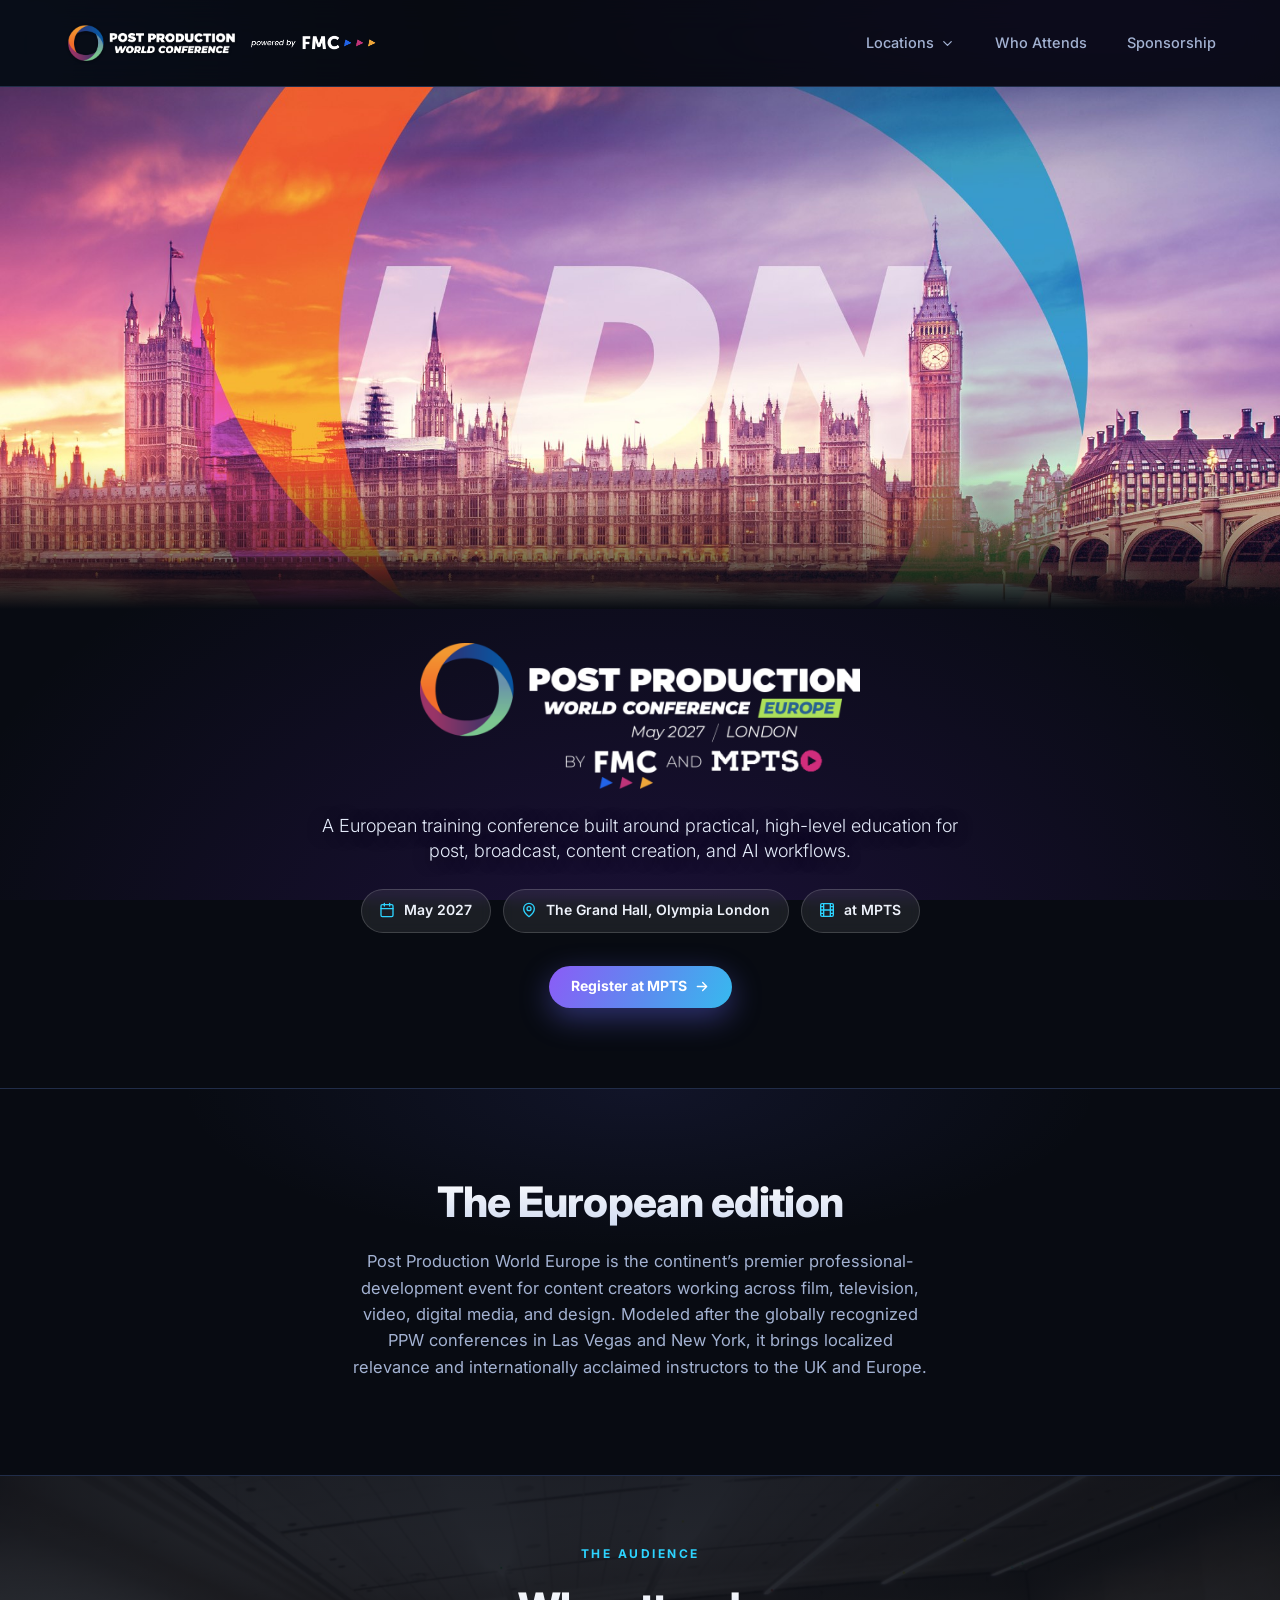
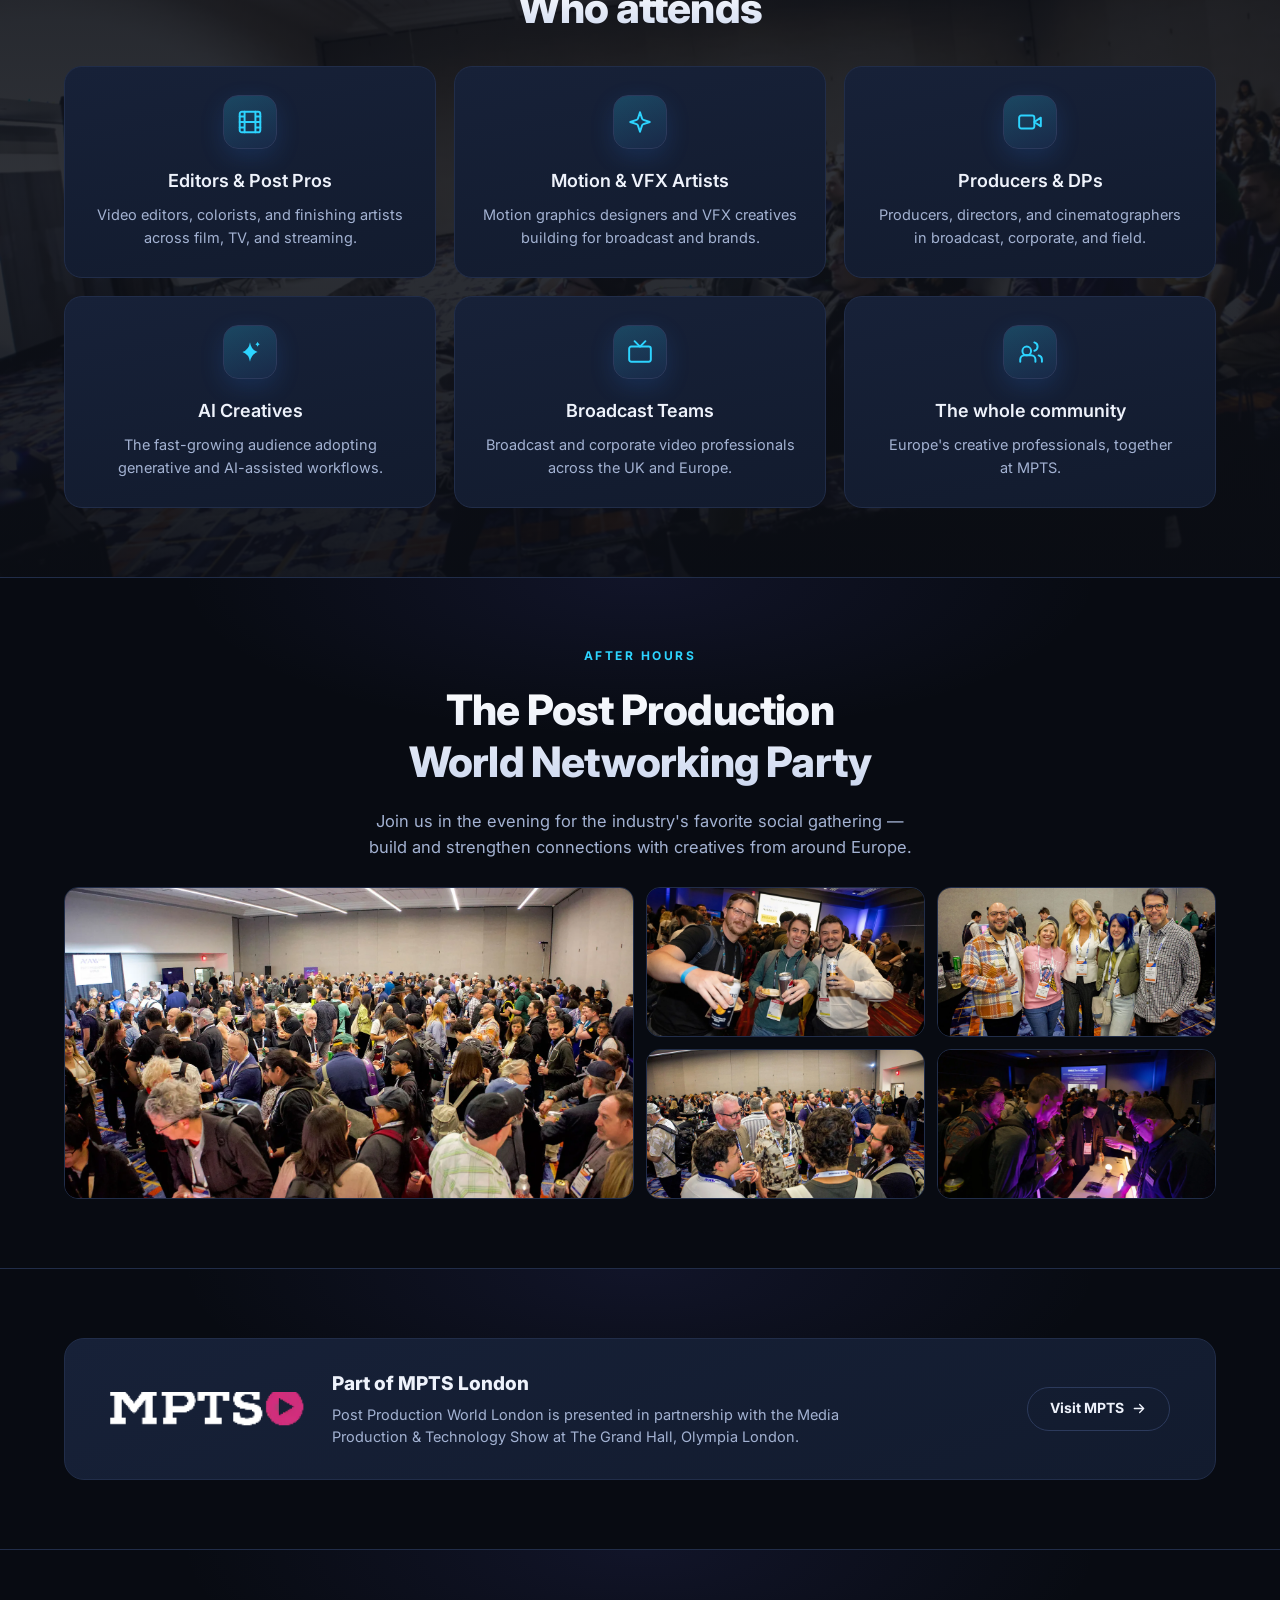
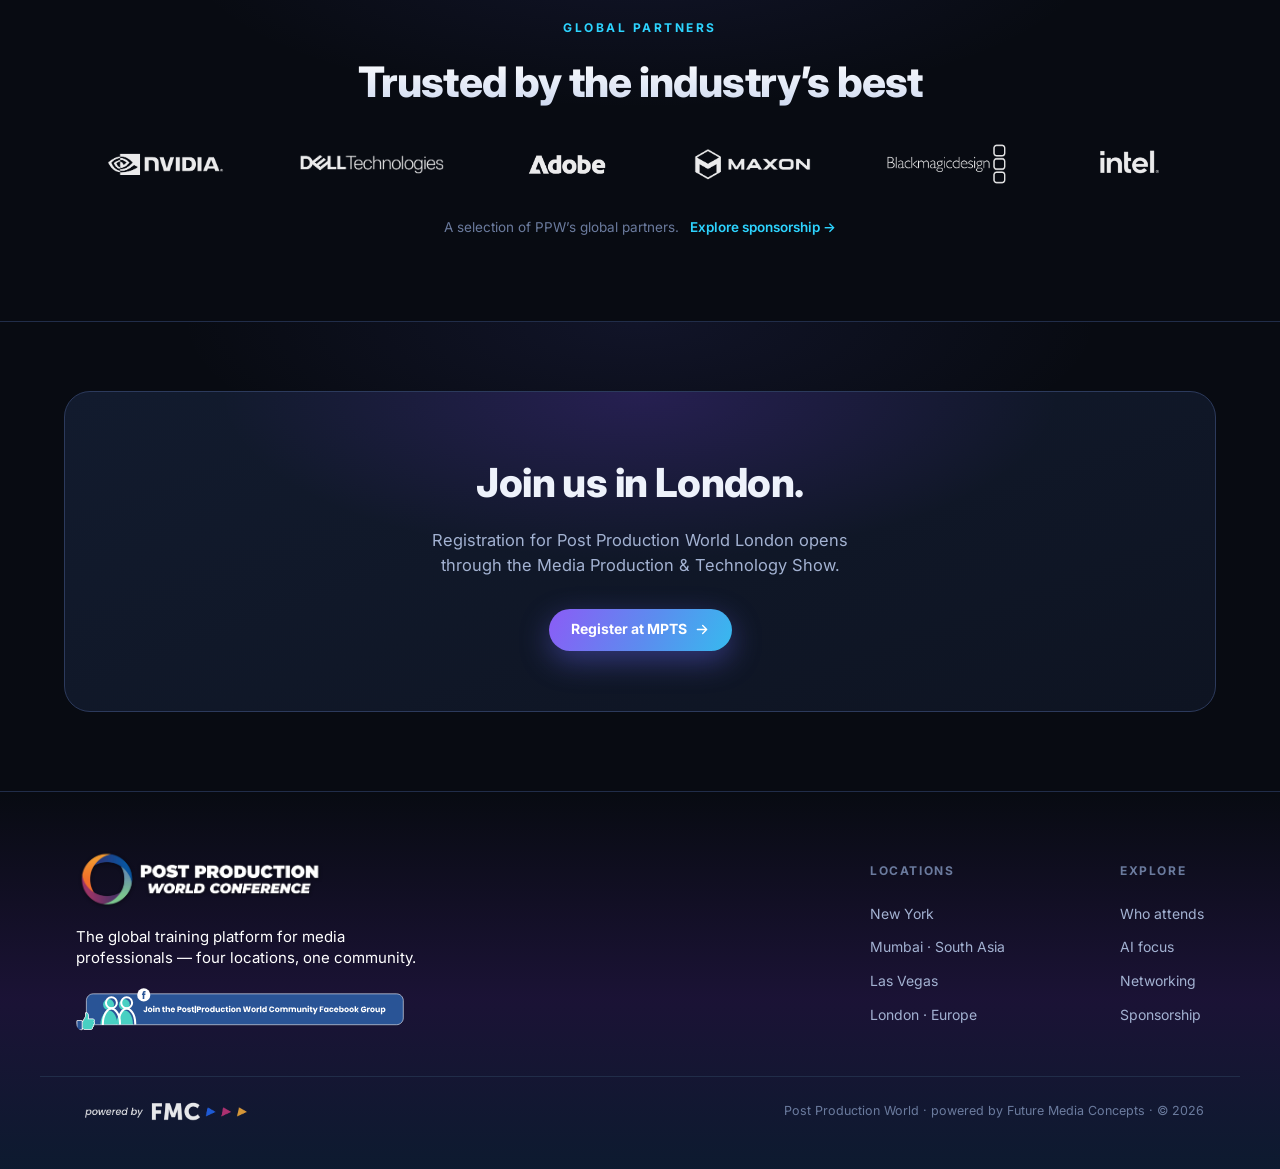
==== commit bd394893: "Large content/design batch across all pages - Homepage: locations section recentred (no eyebrow), Wh" ====
--- a/london.html
+++ b/london.html
@@ -8,6 +8,13 @@
 <link href="https://api.fontshare.com/v2/css?f[]=satoshi@400,500,700,900&display=swap" rel="stylesheet">
 <link href="https://fonts.googleapis.com/css2?family=Inter:wght@400;500;600;700;800&display=swap" rel="stylesheet">
 <link href="ppw-assets/site.css" rel="stylesheet">
+<style>
+  #who-attends-ldn{position:relative;overflow:hidden;background-image:url(ppw-assets/who-bg.webp)!important;background-size:cover!important;background-position:center 55%!important;background-repeat:no-repeat!important}
+  #who-attends-ldn::after{content:"";position:absolute;inset:0;background:linear-gradient(180deg,rgba(8,11,18,.90),rgba(8,11,18,.84) 45%,rgba(8,11,18,.93));pointer-events:none;z-index:0}
+  #who-attends-ldn .wrap{position:relative;z-index:1}
+  #who-attends-ldn .fcard{text-align:center;display:flex;flex-direction:column;align-items:center}
+  .host-mpts-logo{height:34px;width:auto;flex:none}
+</style>
 </head>
 <body>
 <svg width="0" height="0" style="position:absolute" aria-hidden="true">
@@ -21,6 +28,9 @@
   <symbol id="i-cpu" viewBox="0 0 24 24"><rect x="4" y="4" width="16" height="16" rx="2"/><rect x="9" y="9" width="6" height="6"/><path d="M9 2v2M15 2v2M9 20v2M15 20v2M2 9h2M2 15h2M20 9h2M20 15h2"/></symbol>
   <symbol id="i-tools" viewBox="0 0 24 24"><path d="M14.7 6.3a4 4 0 0 0 5 5l-7 7a4 4 0 0 1-5-5Z"/><path d="m9 9-4 4"/></symbol>
   <symbol id="i-party" viewBox="0 0 24 24"><path d="M2 22 13 11M5.5 8.5 9 12M2 22l5.5-1.5M2 22l1.5-5.5"/><path d="M14 6.5a3.5 3.5 0 0 1 3.5-3.5M22 10a3.5 3.5 0 0 0-3.5-3.5M18 13l1 1M14 2l1 1"/></symbol>
+  <symbol id="i-sparkle-ai" viewBox="0 0 24 24"><path d="M12 3q1 7 7 9-6 2-7 9-1-7-7-9 6-2 7-9Z"/><path d="M19 2.5q.4 1.8 2 2.3-1.6.5-2 2.3-.4-1.8-2-2.3 1.6-.5 2-2.3Z"/></symbol>
+  <symbol id="i-users" viewBox="0 0 24 24"><path d="M17 21v-2a4 4 0 0 0-4-4H7a4 4 0 0 0-4 4v2"/><circle cx="9" cy="11" r="4"/><path d="M23 21v-2a4 4 0 0 0-3-3.87"/><path d="M16 3.13a4 4 0 0 1 0 7.75"/></symbol>
+  <symbol id="i-tv" viewBox="0 0 24 24"><path d="m17 2-5 5-5-5"/><rect x="2" y="7" width="20" height="14" rx="2"/></symbol>
 </svg>
 <header class="nav">
   <div class="nav-inner">
@@ -67,36 +77,37 @@
   </div>
 </section>
 
-<section class="block">
+<section class="block" id="who-attends-ldn">
   <div class="wrap">
     <div class="sec-head center"><div class="sec-kicker">The audience</div><h2 class="sec-title">Who attends</h2></div>
     <div class="cards3">
       <div class="fcard"><div class="ibox"><svg class="ic"><use href="#i-film"/></svg></div><h3>Editors &amp; Post Pros</h3><p>Video editors, colorists, and finishing artists across film, TV, and streaming.</p></div>
       <div class="fcard"><div class="ibox"><svg class="ic"><use href="#i-spark"/></svg></div><h3>Motion &amp; VFX Artists</h3><p>Motion graphics designers and VFX creatives building for broadcast and brands.</p></div>
       <div class="fcard"><div class="ibox"><svg class="ic"><use href="#i-video"/></svg></div><h3>Producers &amp; DPs</h3><p>Producers, directors, and cinematographers in broadcast, corporate, and field.</p></div>
-      <div class="fcard"><div class="ibox"><svg class="ic"><use href="#i-cpu"/></svg></div><h3>AI Creatives</h3><p>The fast-growing audience adopting generative and AI-assisted workflows.</p></div>
-      <div class="fcard"><div class="ibox"><svg class="ic"><use href="#i-tools"/></svg></div><h3>Broadcast Teams</h3><p>Broadcast and corporate video professionals across the UK and Europe.</p></div>
-      <div class="fcard"><div class="ibox"><svg class="ic"><use href="#i-party"/></svg></div><h3>The whole community</h3><p>Europe's creative professionals, together at MPTS.</p></div>
+      <div class="fcard"><div class="ibox"><svg class="ic" style="fill:currentColor;stroke:none"><use href="#i-sparkle-ai"/></svg></div><h3>AI Creatives</h3><p>The fast-growing audience adopting generative and AI-assisted workflows.</p></div>
+      <div class="fcard"><div class="ibox"><svg class="ic"><use href="#i-tv"/></svg></div><h3>Broadcast Teams</h3><p>Broadcast and corporate video professionals across the UK and Europe.</p></div>
+      <div class="fcard"><div class="ibox"><svg class="ic"><use href="#i-users"/></svg></div><h3>The whole community</h3><p>Europe's creative professionals, together at MPTS.</p></div>
     </div>
   </div>
 </section>
 
 <section class="block">
   <div class="wrap">
-    <div class="sec-head center"><div class="sec-kicker">Beyond the sessions</div><h2 class="sec-title">Hands-on &amp; after hours</h2></div>
+    <div class="sec-head center"><div class="sec-kicker">After hours</div><h2 class="sec-title">The Post Production World Networking Party</h2>
+      <p class="sec-desc" style="margin-inline:auto">Join us in the evening for the industry's favorite social gathering — build and strengthen connections with creatives from around Europe.</p></div>
     <div class="collage">
-      <a class="big" href="ppw-assets/g-field.webp" target="_blank"><img src="ppw-assets/g-field.webp" alt="PPW field workshop"></a>
-      <a href="ppw-assets/g-net-04.webp" target="_blank"><img src="ppw-assets/g-net-04.webp" alt="Networking"></a>
-      <a href="ppw-assets/g-net-06.webp" target="_blank"><img src="ppw-assets/g-net-06.webp" alt="Networking"></a>
-      <a href="ppw-assets/g-net-08.webp" target="_blank"><img src="ppw-assets/g-net-08.webp" alt="Networking"></a>
-      <a href="ppw-assets/g-net-13.webp" target="_blank"><img src="ppw-assets/g-net-13.webp" alt="Networking"></a>
+      <a class="big" href="ppw-assets/pty-026.webp" target="_blank"><img src="ppw-assets/pty-026.webp" alt="PPW networking party"></a>
+      <a href="ppw-assets/pty-115.webp" target="_blank"><img src="ppw-assets/pty-115.webp" alt="PPW networking party"></a>
+      <a href="ppw-assets/pty-031.webp" target="_blank"><img src="ppw-assets/pty-031.webp" alt="PPW networking party"></a>
+      <a href="ppw-assets/pty-028.webp" target="_blank"><img src="ppw-assets/pty-028.webp" alt="PPW networking party"></a>
+      <a href="ppw-assets/pty-117.webp" target="_blank"><img src="ppw-assets/pty-117.webp" alt="PPW networking party"></a>
     </div>
   </div>
 </section>
 <section class="block">
   <div class="wrap">
     <div class="host-mod">
-      <div class="host-badge">MPTS</div>
+      <img class="host-mpts-logo" src="ppw-assets/mpts-logo.webp" alt="MPTS">
       <div class="host-text"><h3>Part of MPTS London</h3><p>Post Production World London is presented in partnership with the Media Production & Technology Show at The Grand Hall, Olympia London.</p></div>
       <a class="btn ghost" href="https://www.mediaproductionshow.com/ppw-europe" target="_blank" rel="noopener"><span class="bt">Visit MPTS</span> <svg class="ic"><use href="#i-arrow"/></svg></a>
     </div>
@@ -107,9 +118,9 @@
   <div class="wrap">
     <div class="sec-head center"><div class="sec-kicker">Global partners</div><h2 class="sec-title">Trusted by the industry’s best</h2></div>
     <div class="partner-strip">
-      <img src="ppw-assets/spon-nvidia.webp" alt="NVIDIA" style="height:46px">
+      <img src="ppw-assets/spon-nvidia.webp" alt="NVIDIA" style="height:44px">
       <img src="ppw-assets/spon-dell.webp" alt="Dell Technologies" style="height:50px">
-      <img src="ppw-assets/spon-adobe.webp" alt="Adobe" style="height:34px">
+      <img src="ppw-assets/spon-adobe.webp" alt="Adobe" style="height:37px">
       <img src="ppw-assets/spon-maxon.webp" alt="Maxon" style="height:44px">
       <img src="ppw-assets/spon-bmd-ko.webp" alt="Blackmagic Design" style="height:42px">
       <img src="ppw-assets/spon-intel-ko.webp" alt="Intel" style="height:36px;transform:translateY(-2px)">
--- a/ppw-assets/site.css
+++ b/ppw-assets/site.css
@@ -81,7 +81,7 @@
 .sec-head{margin-bottom:26px;max-width:760px}
 .sec-head.center{margin-inline:auto;text-align:center}
 .sec-kicker{font-size:12px;letter-spacing:2.5px;text-transform:uppercase;color:var(--accent-2);font-weight:700}
-.sec-title{font-size:clamp(28px,4vw,42px);margin-top:18px;font-weight:800;letter-spacing:-.8px;line-height:1.18;padding-bottom:.04em}
+.sec-title{font-size:clamp(28px,4vw,42px);margin-top:18px;font-weight:800;letter-spacing:-.8px;line-height:1.24;padding-bottom:.14em}
 .sec-desc{color:var(--ink-dim);margin-top:14px;font-size:16.5px;line-height:1.6}
 .sec-head.center .sec-desc{max-width:600px;margin-inline:auto;text-wrap:balance}
 
@@ -133,7 +133,7 @@
 
 
   /* ===== premium pass ===== */
-  section.block{padding:90px 0;position:relative}
+  section.block{padding:69px 0;position:relative}
   section.block:not(.sponsors-light):not(#ai)::before{content:"";position:absolute;top:0;left:0;right:0;height:340px;background:radial-gradient(640px 220px at 50% 0,rgba(99,102,241,.1),transparent 72%);pointer-events:none;z-index:0}
   section.block>.wrap{position:relative;z-index:1}
   .sec-title{background:linear-gradient(180deg,#fff,#c9d5ee);-webkit-background-clip:text;background-clip:text;color:transparent}
@@ -154,7 +154,7 @@
 .edition-intro .eyebrow{justify-content:center;margin-bottom:16px;font-size:13px;letter-spacing:2.5px}
 .edition-intro .hero-h1{margin:0 auto 16px}
 .edition-intro .hero-sub{margin:0 auto 26px}
-.edition-intro .hero-meta{justify-content:center;margin-bottom:26px}
+.edition-intro .hero-meta{justify-content:center;margin-bottom:33px}
 .edition-intro .hero-cta{justify-content:center}
 @media(max-width:760px){.edition-banner{height:clamp(240px,40vh,360px)}.edition-intro{padding:26px 0 6px}}
 
@@ -165,29 +165,29 @@
 
 footer{position:relative;overflow:hidden;border-top:1px solid var(--line);padding:0;margin-top:10px}
 .foot-glow{position:absolute;inset:0;background:linear-gradient(180deg,transparent,rgba(124,58,237,.16) 55%,rgba(45,130,246,.13));pointer-events:none}
-.foot-inner{position:relative;display:grid;grid-template-columns:1fr auto auto;gap:56px;padding:60px 24px 38px;text-align:left}
-.foot-ppw{height:59px;width:auto;margin-bottom:16px;display:block}
-.foot-brand p{color:var(--ink-dim);font-size:14px;line-height:1.6;max-width:330px;margin:0 0 20px}
+.foot-inner{position:relative;display:grid;grid-template-columns:1fr auto auto;gap:95px;padding:53px 36px 38px;text-align:left}
+.foot-ppw{height:68px;width:auto;margin-bottom:13px;display:block}
+.foot-brand p{color:#ffffff;font-size:15px;line-height:1.4;max-width:340px;margin:0 0 20px}
 .fb-btn{display:inline-flex;align-items:center;gap:10px;background:#1877f2;color:#fff;text-decoration:none;font-weight:700;font-size:14px;padding:11px 18px;border-radius:12px;box-shadow:0 10px 26px rgba(24,119,242,.4);transition:transform .15s}
 .fb-btn:hover{transform:translateY(-1px)}
 .fb-btn svg{width:18px;height:18px;fill:#fff}
 .foot-col h4{font-size:12px;letter-spacing:1.6px;text-transform:uppercase;color:var(--ink-faint);margin:17px 0 16px;font-weight:700}
 .foot-col a{display:block;color:var(--ink-dim);text-decoration:none;font-size:14px;padding:6px 0}
 .foot-col a:hover{color:var(--ink)}
-.foot-bottom{position:relative;display:flex;align-items:center;justify-content:space-between;gap:18px;flex-wrap:wrap;border-top:1px solid var(--line);padding:22px 24px 44px}
-.foot-fmc{height:24px;width:auto;opacity:.9}
+.foot-bottom{position:relative;display:flex;align-items:center;justify-content:space-between;gap:18px;flex-wrap:wrap;border-top:1px solid var(--line);padding:22px 36px 44px}
+.foot-fmc{height:26px;width:auto;opacity:.9;padding-left:9px}
 footer .small{color:var(--ink-faint);font-size:12.5px;line-height:1.5}
 @media(max-width:760px){.foot-inner{grid-template-columns:1fr 1fr;gap:30px;padding:46px 22px 30px}.foot-brand{grid-column:1/-1}}
 
 .edition-wm{max-width:440px;width:86%;height:auto;display:block;margin:0 auto 24px}
-.reg-status{display:inline-flex;align-items:center;gap:8px;background:rgba(45,212,255,.12);border:1px solid rgba(45,212,255,.3);color:var(--accent-2);font-size:12.5px;font-weight:700;letter-spacing:.3px;padding:7px 15px;border-radius:999px;margin-bottom:20px}
+.reg-status{display:none}
 .reg-status .dot{width:7px;height:7px;border-radius:50%;background:var(--accent-2);box-shadow:0 0 10px var(--accent-2)}
 .partner-strip{display:flex;flex-wrap:wrap;align-items:center;justify-content:center;gap:30px clamp(34px,5vw,56px)}
 .partner-strip img{width:auto;object-fit:contain;opacity:.92;transition:opacity .2s}
 .partner-strip img:hover{opacity:1}
 .partner-note{text-align:center;color:var(--ink-faint);font-size:13.5px;margin-top:28px}
 .partner-note a{color:var(--accent-2);font-weight:600;text-decoration:none}
-.host-mod{display:flex;align-items:center;gap:28px;flex-wrap:wrap;background:linear-gradient(160deg,var(--panel-2),var(--panel));border:1px solid var(--line);border-radius:20px;padding:30px 34px}
+.host-mod{display:flex;align-items:center;gap:28px;flex-wrap:wrap;background:linear-gradient(160deg,var(--panel-2),var(--panel));border:1px solid var(--line);border-radius:20px;padding:30px 45px}
 .host-logo{height:34px;width:auto;flex:none}
 .host-badge{font-family:"Satoshi","Inter",sans-serif;font-weight:800;font-size:18px;color:var(--accent-2);flex:none;border:1px solid var(--line-2);border-radius:12px;padding:12px 16px}
 .host-text{flex:1;min-width:260px}
@@ -201,7 +201,7 @@
 .nb-by{font-size:9.5px;letter-spacing:1px;text-transform:uppercase;color:var(--ink-dim);font-weight:600;white-space:nowrap}
 .nb-fmc{height:20px;width:auto;display:block}
 @media(max-width:600px){.nb-by{display:none}.nb-ppw{height:40px}.nb-fmc{height:17px}}
-.fb-link{display:inline-block}.fb-link img{width:330px;max-width:100%;height:auto;display:block;border-radius:8px}
+.fb-link{display:inline-block}.fb-link img{width:328px;max-width:100%;height:auto;display:block;border-radius:8px}
 .spon-bridge .sb-text{flex:1 1 440px;max-width:660px}
 .spon-bridge p{text-wrap:pretty}
 
@@ -224,7 +224,7 @@
 .btn .bt{display:inline-block;transform:translateY(-2px)}
 
 .edition-intro .hero-sub{font-weight:300}
-.edition-intro{padding-bottom:40px}
+.edition-intro{padding-bottom:80px}
 .btn .bt{transform:translateY(-1px)}
 
 .dd-menu{min-width:300px}
@@ -232,3 +232,5 @@
 .partner-note a{margin-left:7px}
 
 .cta-strip p{text-wrap:balance}
+
+.foot-inner > .foot-col:nth-child(2){transform:translateX(-20px)}
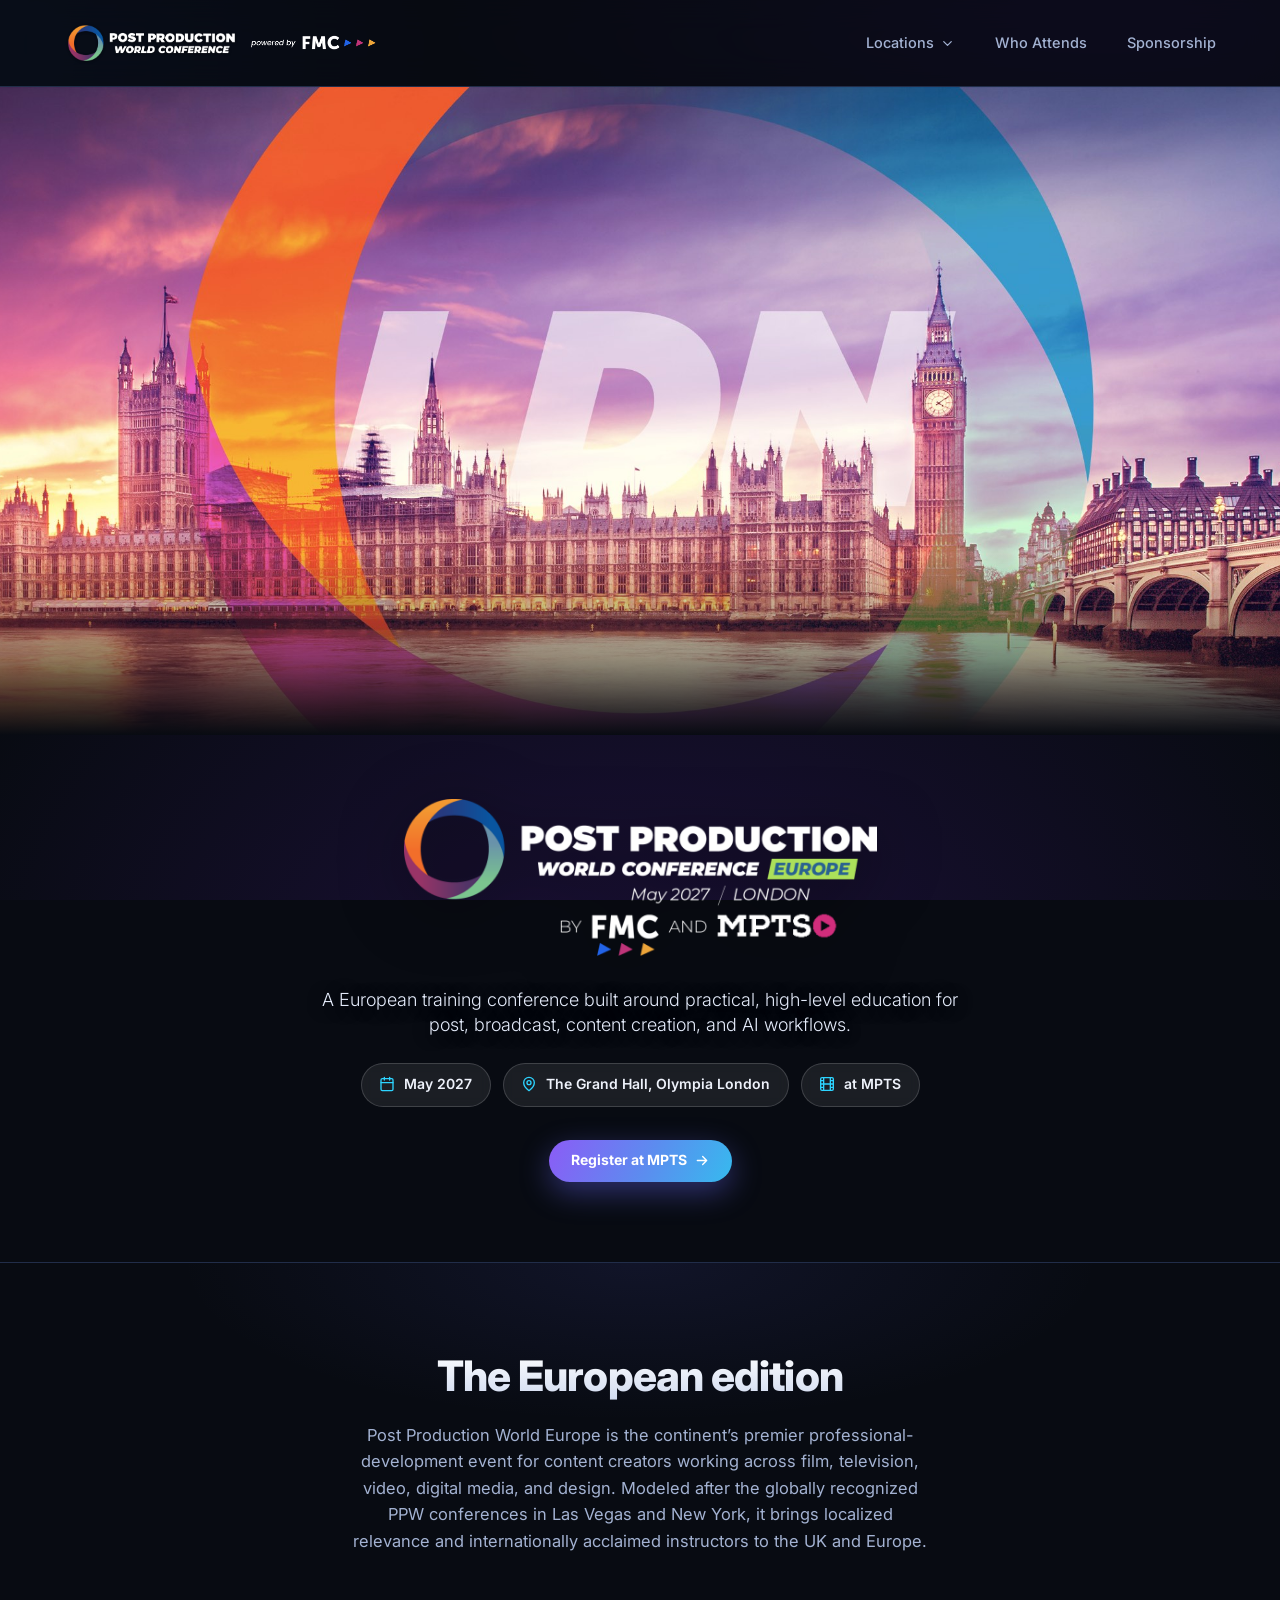
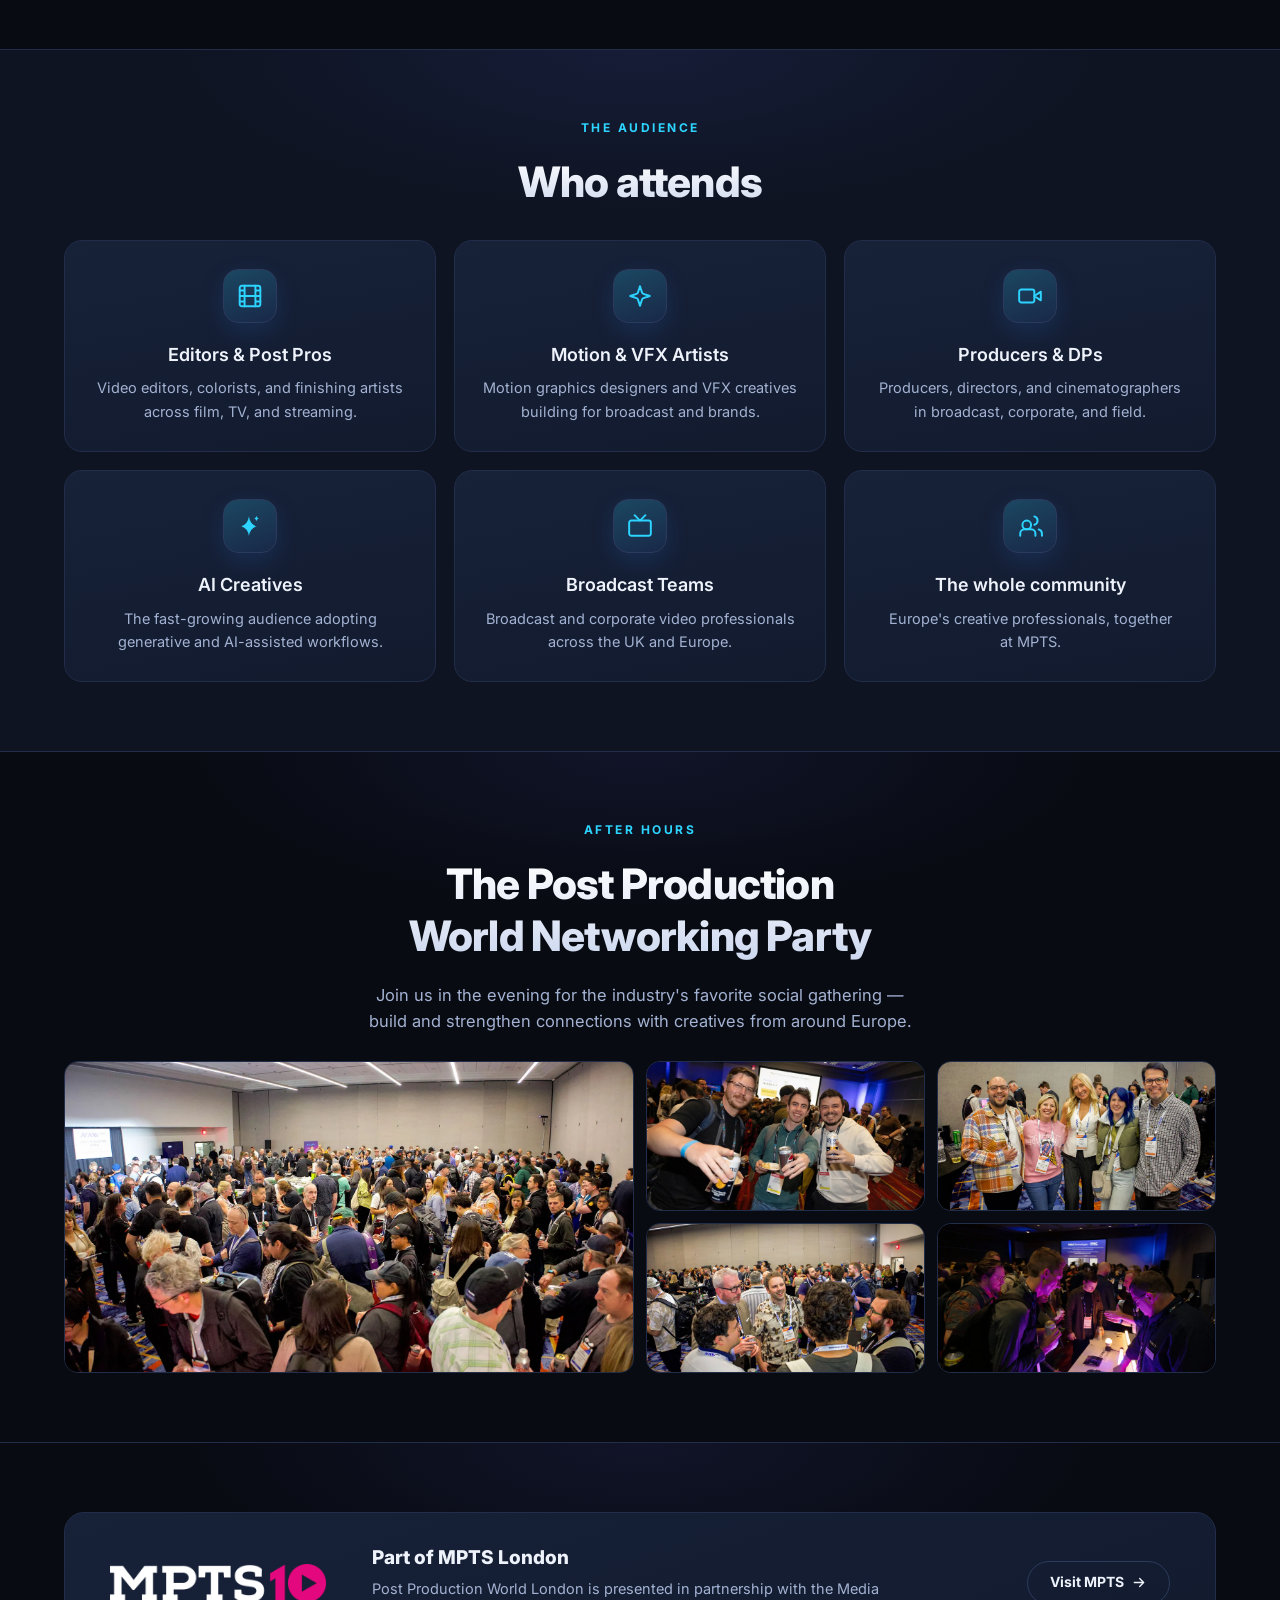
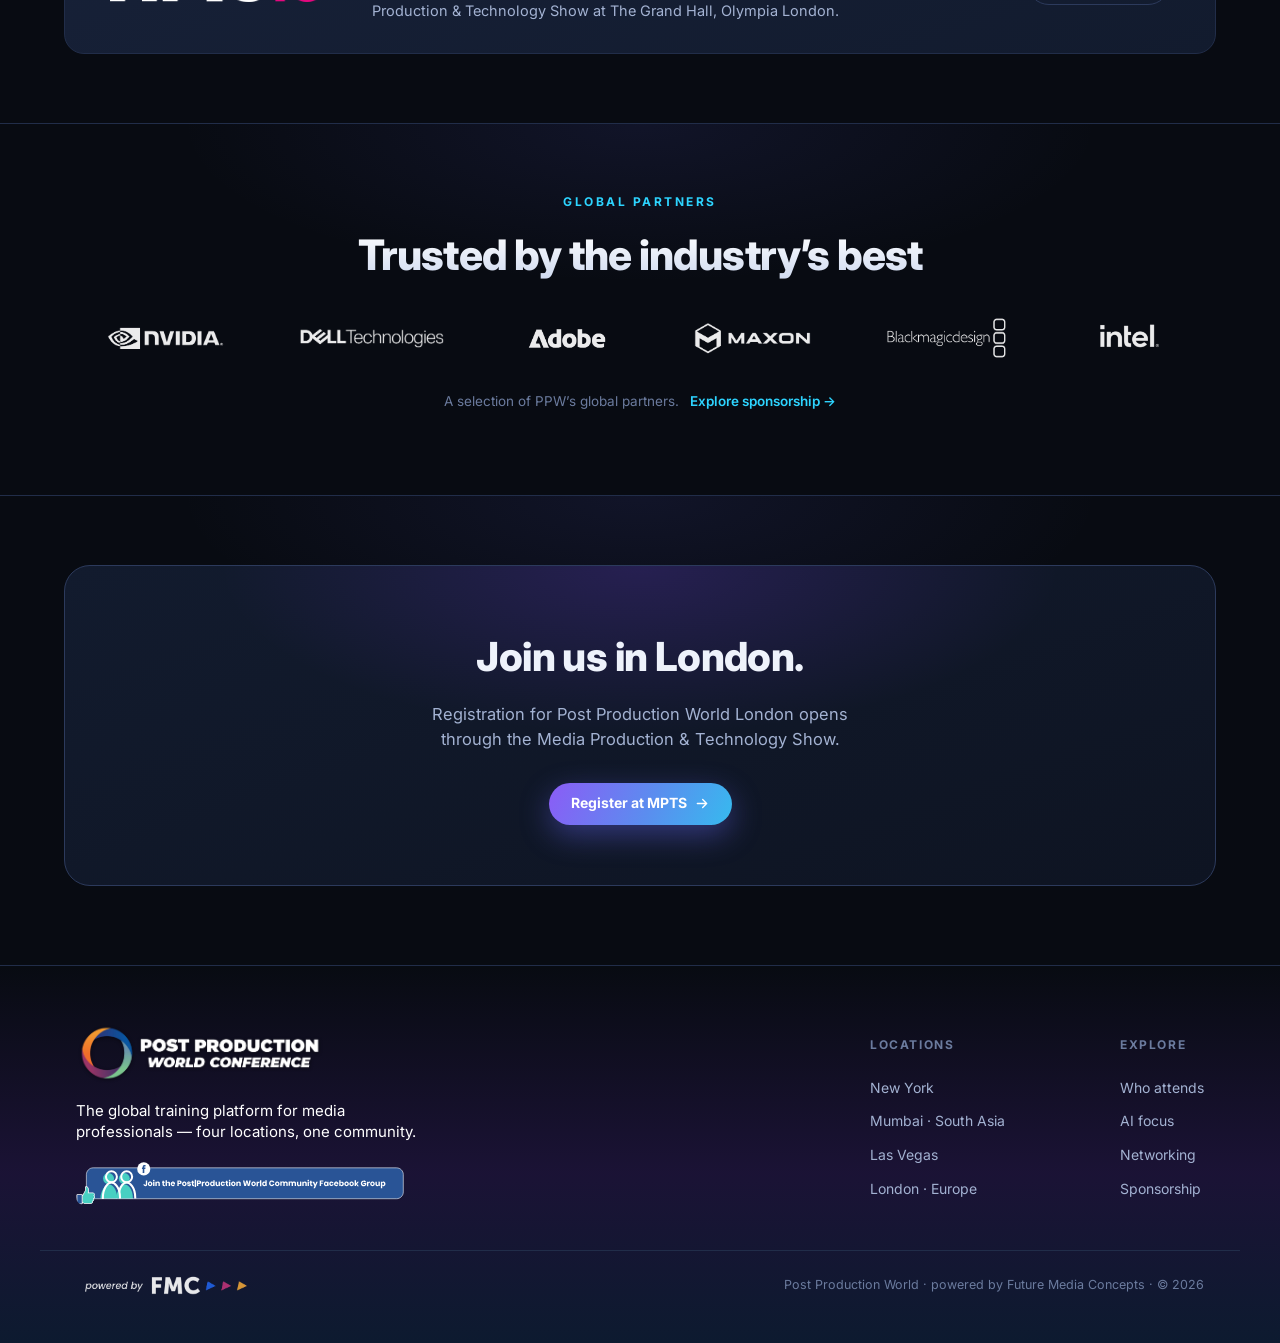
==== commit ca7c4873: "Homepage AI/sponsor/hero polish + NY cleanup + logo standardization - Hero: 'Four major markets' in " ====
--- a/london.html
+++ b/london.html
@@ -9,11 +9,10 @@
 <link href="https://fonts.googleapis.com/css2?family=Inter:wght@400;500;600;700;800&display=swap" rel="stylesheet">
 <link href="ppw-assets/site.css" rel="stylesheet">
 <style>
-  #who-attends-ldn{position:relative;overflow:hidden;background-image:url(ppw-assets/who-bg.webp)!important;background-size:cover!important;background-position:center 55%!important;background-repeat:no-repeat!important}
-  #who-attends-ldn::after{content:"";position:absolute;inset:0;background:linear-gradient(180deg,rgba(8,11,18,.90),rgba(8,11,18,.84) 45%,rgba(8,11,18,.93));pointer-events:none;z-index:0}
+  #who-attends-ldn{position:relative;overflow:hidden;background:var(--bg-2)!important}
   #who-attends-ldn .wrap{position:relative;z-index:1}
   #who-attends-ldn .fcard{text-align:center;display:flex;flex-direction:column;align-items:center}
-  .host-mpts-logo{height:34px;width:auto;flex:none}
+  .host-mpts-logo{height:38px;width:auto;flex:none;margin-right:18px}
 </style>
 </head>
 <body>
@@ -28,7 +27,7 @@
   <symbol id="i-cpu" viewBox="0 0 24 24"><rect x="4" y="4" width="16" height="16" rx="2"/><rect x="9" y="9" width="6" height="6"/><path d="M9 2v2M15 2v2M9 20v2M15 20v2M2 9h2M2 15h2M20 9h2M20 15h2"/></symbol>
   <symbol id="i-tools" viewBox="0 0 24 24"><path d="M14.7 6.3a4 4 0 0 0 5 5l-7 7a4 4 0 0 1-5-5Z"/><path d="m9 9-4 4"/></symbol>
   <symbol id="i-party" viewBox="0 0 24 24"><path d="M2 22 13 11M5.5 8.5 9 12M2 22l5.5-1.5M2 22l1.5-5.5"/><path d="M14 6.5a3.5 3.5 0 0 1 3.5-3.5M22 10a3.5 3.5 0 0 0-3.5-3.5M18 13l1 1M14 2l1 1"/></symbol>
-  <symbol id="i-sparkle-ai" viewBox="0 0 24 24"><path d="M12 3q1 7 7 9-6 2-7 9-1-7-7-9 6-2 7-9Z"/><path d="M19 2.5q.4 1.8 2 2.3-1.6.5-2 2.3-.4-1.8-2-2.3 1.6-.5 2-2.3Z"/></symbol>
+  <symbol id="i-sparkle-ai" viewBox="0 0 24 24"><g transform="translate(-1 .3)"><path d="M12 3q1 7 7 9-6 2-7 9-1-7-7-9 6-2 7-9Z"/><path d="M19 2.5q.4 1.8 2 2.3-1.6.5-2 2.3-.4-1.8-2-2.3 1.6-.5 2-2.3Z"/></g></symbol>
   <symbol id="i-users" viewBox="0 0 24 24"><path d="M17 21v-2a4 4 0 0 0-4-4H7a4 4 0 0 0-4 4v2"/><circle cx="9" cy="11" r="4"/><path d="M23 21v-2a4 4 0 0 0-3-3.87"/><path d="M16 3.13a4 4 0 0 1 0 7.75"/></symbol>
   <symbol id="i-tv" viewBox="0 0 24 24"><path d="m17 2-5 5-5-5"/><rect x="2" y="7" width="20" height="14" rx="2"/></symbol>
 </svg>
--- a/ppw-assets/site.css
+++ b/ppw-assets/site.css
@@ -147,7 +147,7 @@
   .reveal.in{opacity:1;transform:none}
 
 /* ===== inner edition: clean skyline banner, content below ===== */
-.edition-banner{position:relative;height:clamp(380px,58vh,640px);background-size:cover;background-position:center 36%}
+.edition-banner{position:relative;height:clamp(460px,72vh,800px);background-size:cover;background-position:center 36%}
 .edition-banner::after{content:"";position:absolute;inset:0;background:linear-gradient(180deg,transparent 0%,transparent 72%,rgba(8,11,18,.42) 88%,rgba(8,11,18,.9) 98%,var(--bg) 100%)}
 .edition-intro{text-align:center;padding:34px 0 6px}
 .edition-intro .wrap{max-width:760px}
@@ -156,7 +156,7 @@
 .edition-intro .hero-sub{margin:0 auto 26px}
 .edition-intro .hero-meta{justify-content:center;margin-bottom:33px}
 .edition-intro .hero-cta{justify-content:center}
-@media(max-width:760px){.edition-banner{height:clamp(240px,40vh,360px)}.edition-intro{padding:26px 0 6px}}
+@media(max-width:760px){.edition-banner{height:clamp(280px,46vh,420px)}.edition-intro{padding:26px 0 6px}}
 
 .review-strip{background:rgba(245,196,81,.1);border-bottom:1px solid rgba(245,196,81,.34);color:#f3cd72;font-size:12px;text-align:center;padding:7px 16px;letter-spacing:.2px}
 .review-strip b{color:#ffe6a6}
@@ -179,7 +179,7 @@
 footer .small{color:var(--ink-faint);font-size:12.5px;line-height:1.5}
 @media(max-width:760px){.foot-inner{grid-template-columns:1fr 1fr;gap:30px;padding:46px 22px 30px}.foot-brand{grid-column:1/-1}}
 
-.edition-wm{max-width:440px;width:86%;height:auto;display:block;margin:0 auto 24px}
+.edition-wm{max-width:min(473px,86%);width:100%;height:auto;display:block;margin:0 auto 31px;padding-top:30px;filter:drop-shadow(0 10px 30px rgba(0,0,0,.5))}
 .reg-status{display:none}
 .reg-status .dot{width:7px;height:7px;border-radius:50%;background:var(--accent-2);box-shadow:0 0 10px var(--accent-2)}
 .partner-strip{display:flex;flex-wrap:wrap;align-items:center;justify-content:center;gap:30px clamp(34px,5vw,56px)}
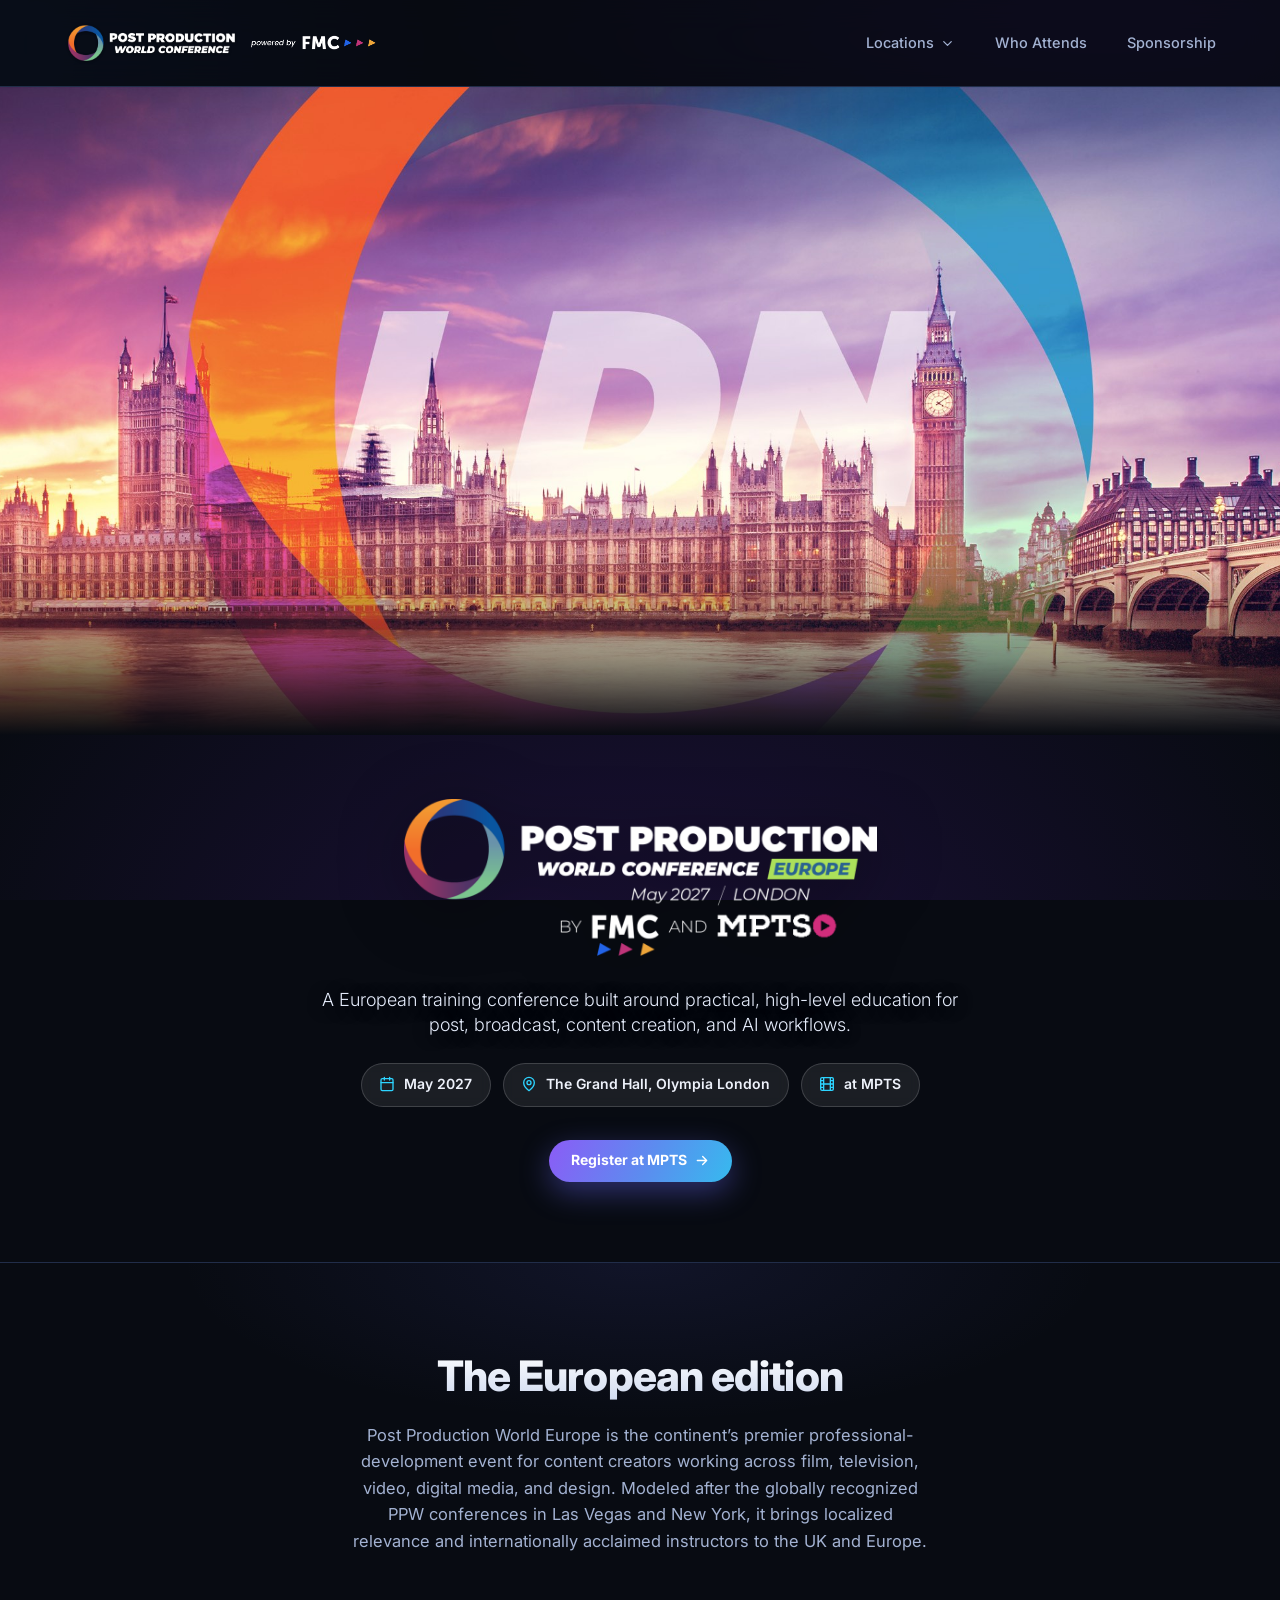
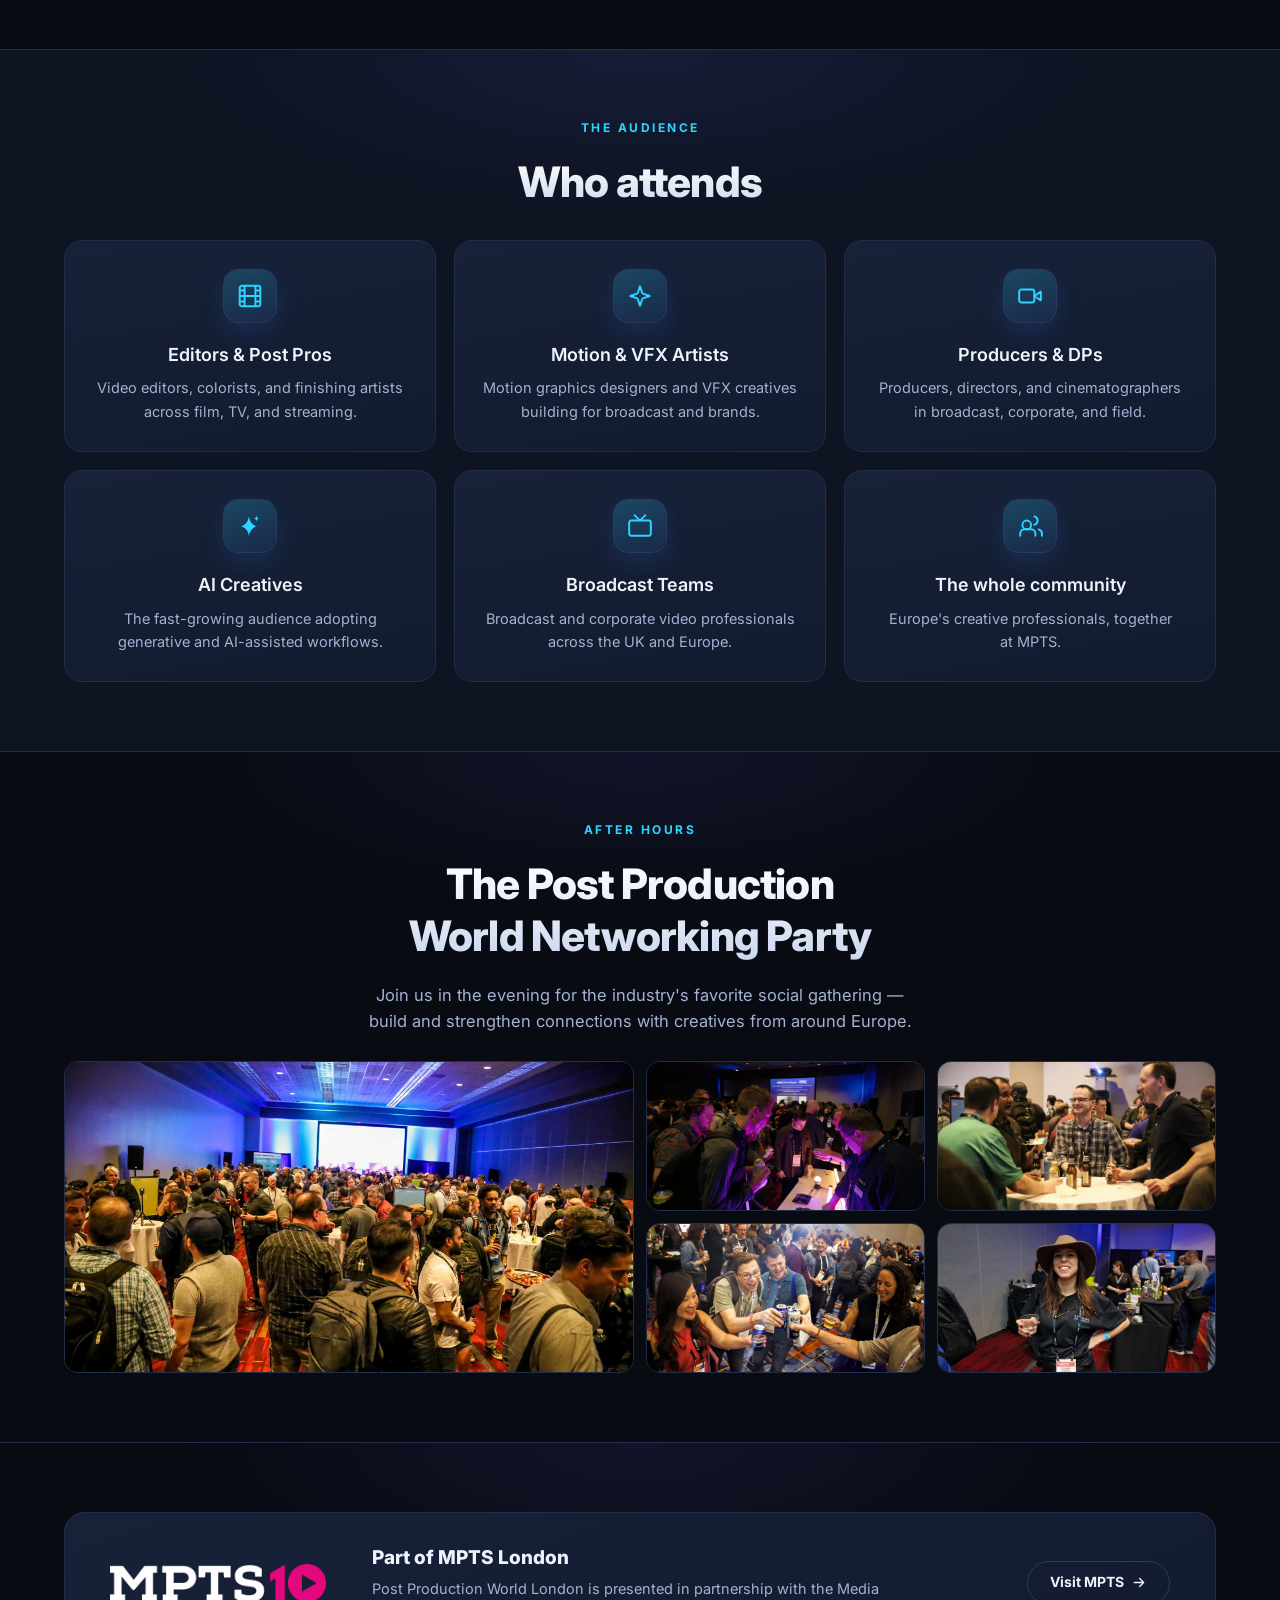
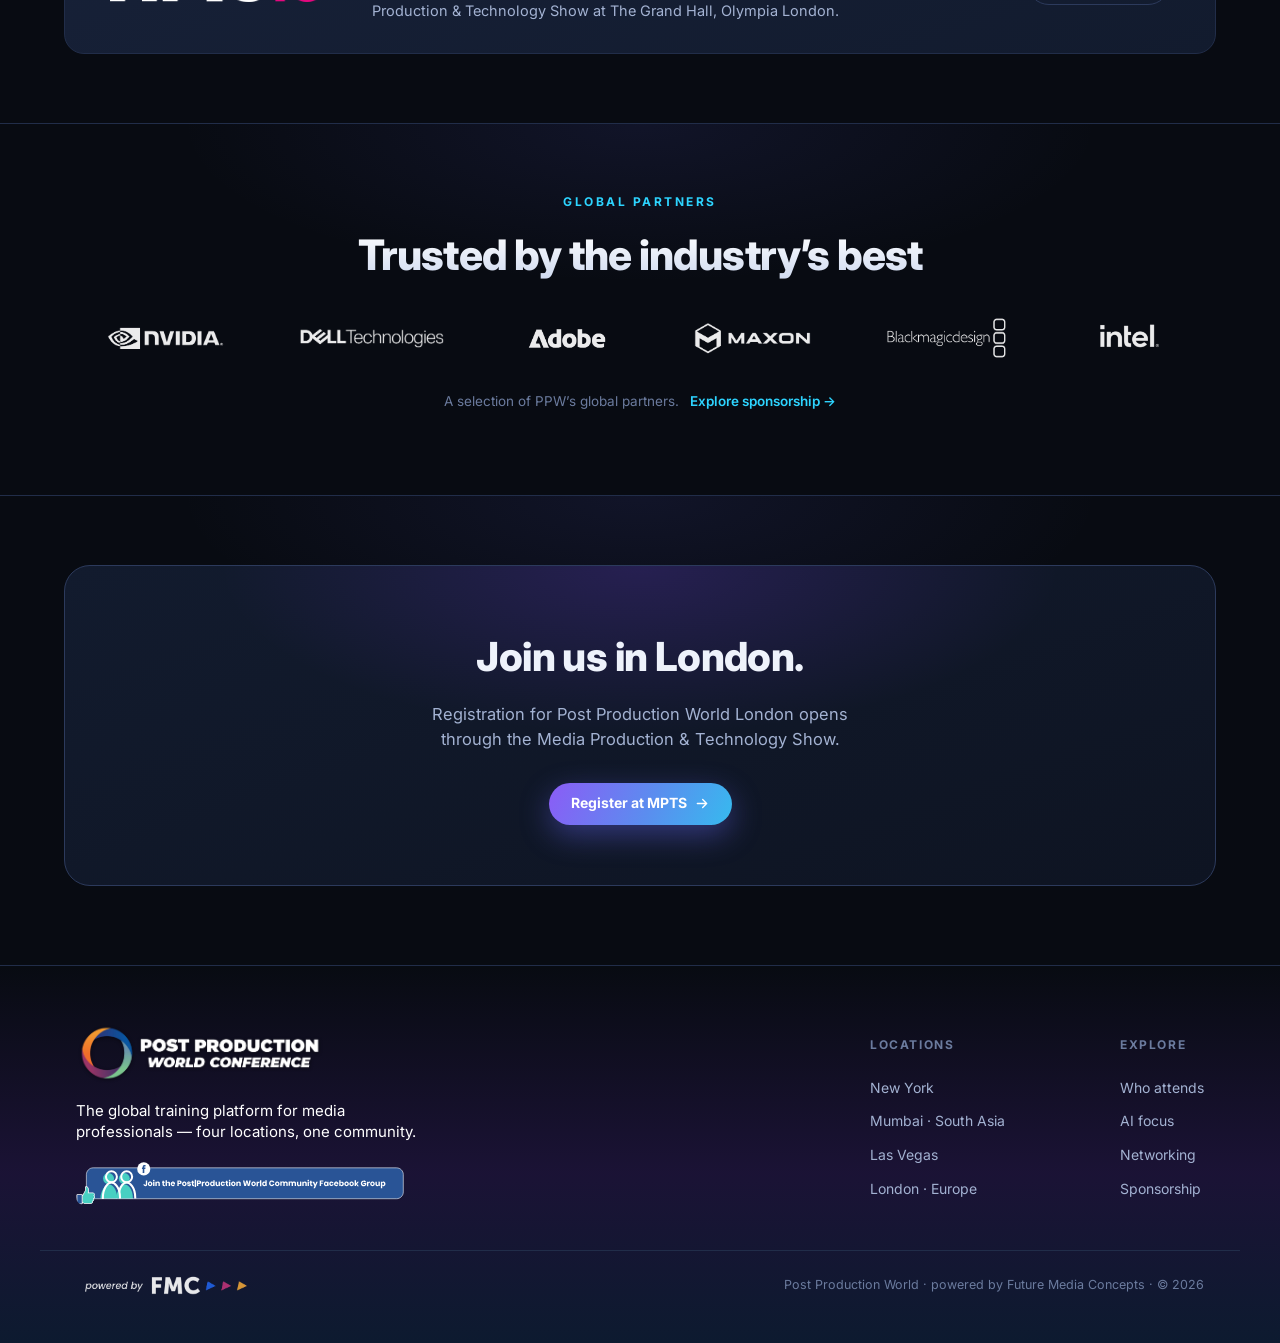
==== commit 502c7162: "NY Trusted-by matches India exactly + photo curation + sponsor card polish - NY: Global Partners now" ====
--- a/london.html
+++ b/london.html
@@ -95,11 +95,11 @@
     <div class="sec-head center"><div class="sec-kicker">After hours</div><h2 class="sec-title">The Post Production World Networking Party</h2>
       <p class="sec-desc" style="margin-inline:auto">Join us in the evening for the industry's favorite social gathering — build and strengthen connections with creatives from around Europe.</p></div>
     <div class="collage">
-      <a class="big" href="ppw-assets/pty-026.webp" target="_blank"><img src="ppw-assets/pty-026.webp" alt="PPW networking party"></a>
-      <a href="ppw-assets/pty-115.webp" target="_blank"><img src="ppw-assets/pty-115.webp" alt="PPW networking party"></a>
-      <a href="ppw-assets/pty-031.webp" target="_blank"><img src="ppw-assets/pty-031.webp" alt="PPW networking party"></a>
-      <a href="ppw-assets/pty-028.webp" target="_blank"><img src="ppw-assets/pty-028.webp" alt="PPW networking party"></a>
+      <a class="big" href="ppw-assets/g-net-banner.webp" target="_blank"><img src="ppw-assets/g-net-banner.webp" alt="PPW networking party"></a>
       <a href="ppw-assets/pty-117.webp" target="_blank"><img src="ppw-assets/pty-117.webp" alt="PPW networking party"></a>
+      <a href="ppw-assets/g-net-13.webp" target="_blank"><img src="ppw-assets/g-net-13.webp" alt="PPW networking party"></a>
+      <a href="ppw-assets/pty-030.webp" target="_blank"><img src="ppw-assets/pty-030.webp" alt="PPW networking party"></a>
+      <a href="ppw-assets/pty-116.webp" target="_blank"><img src="ppw-assets/pty-116.webp" alt="PPW networking party"></a>
     </div>
   </div>
 </section>
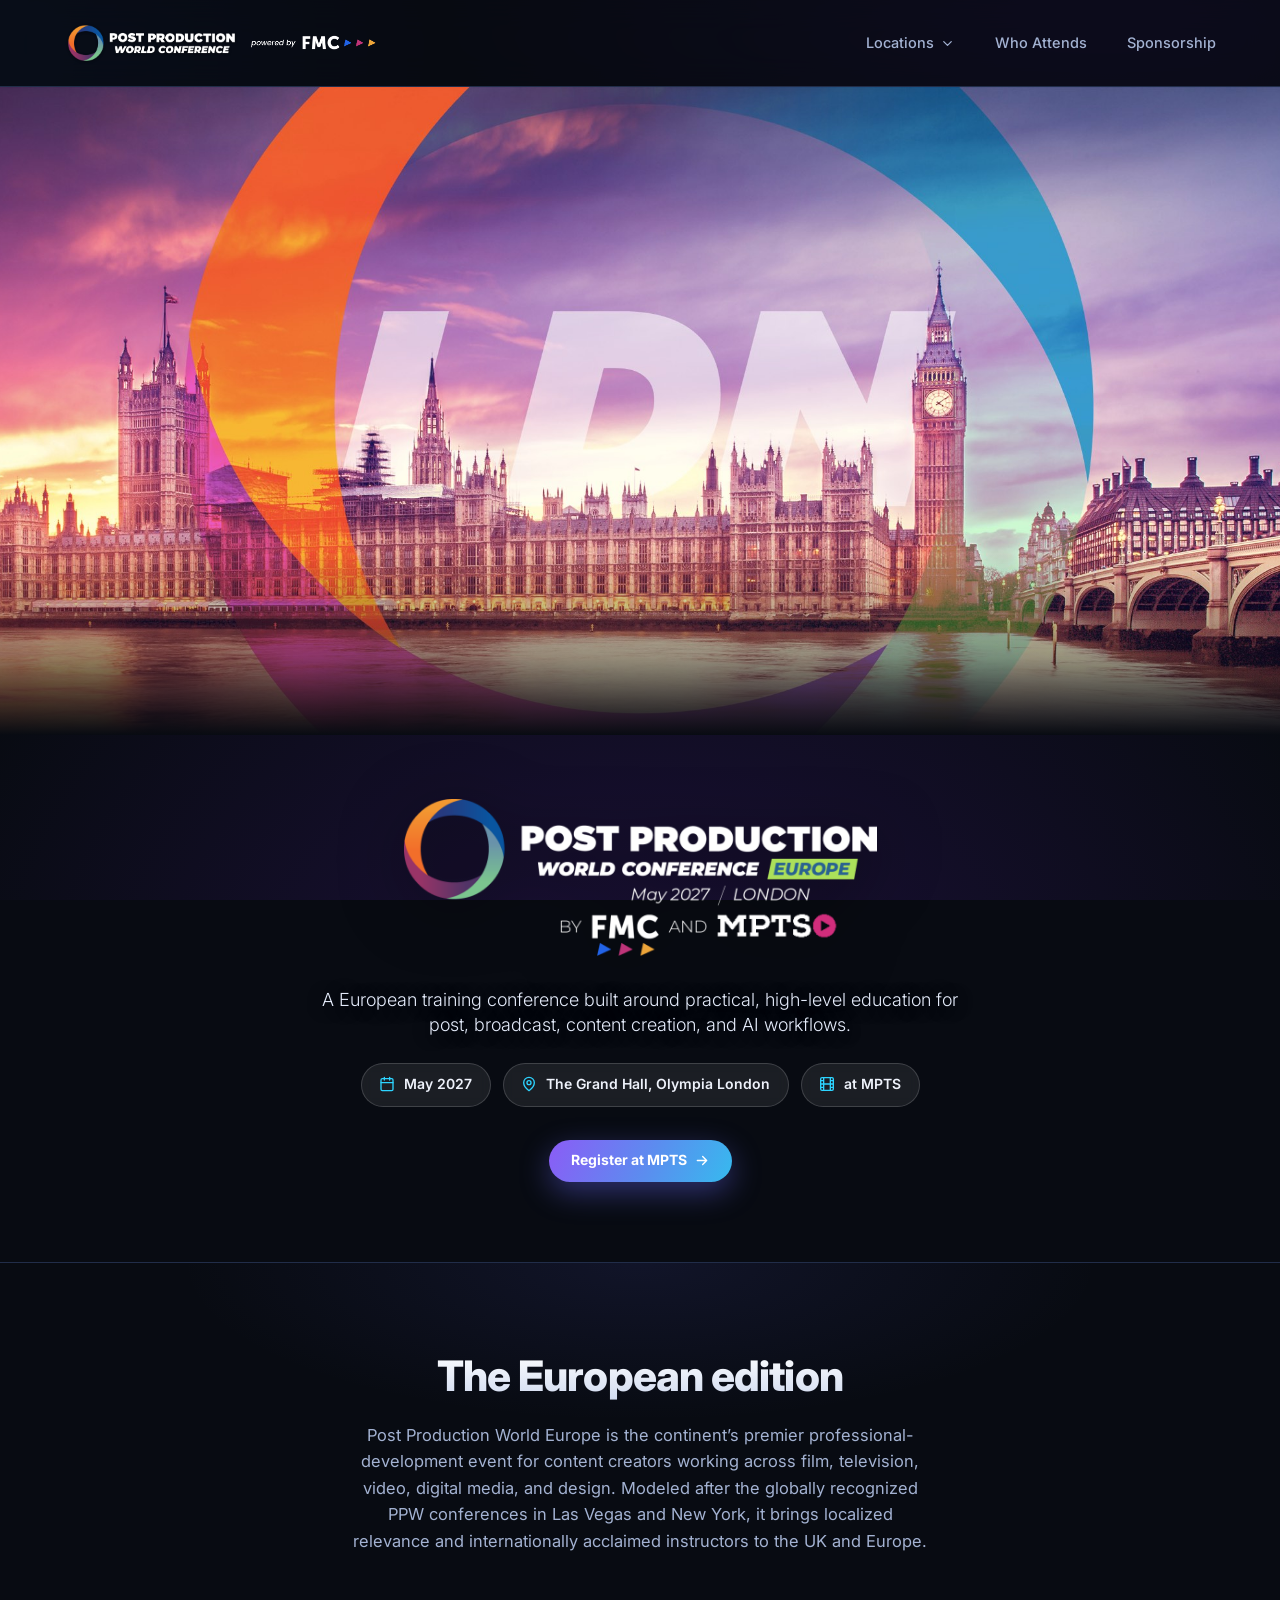
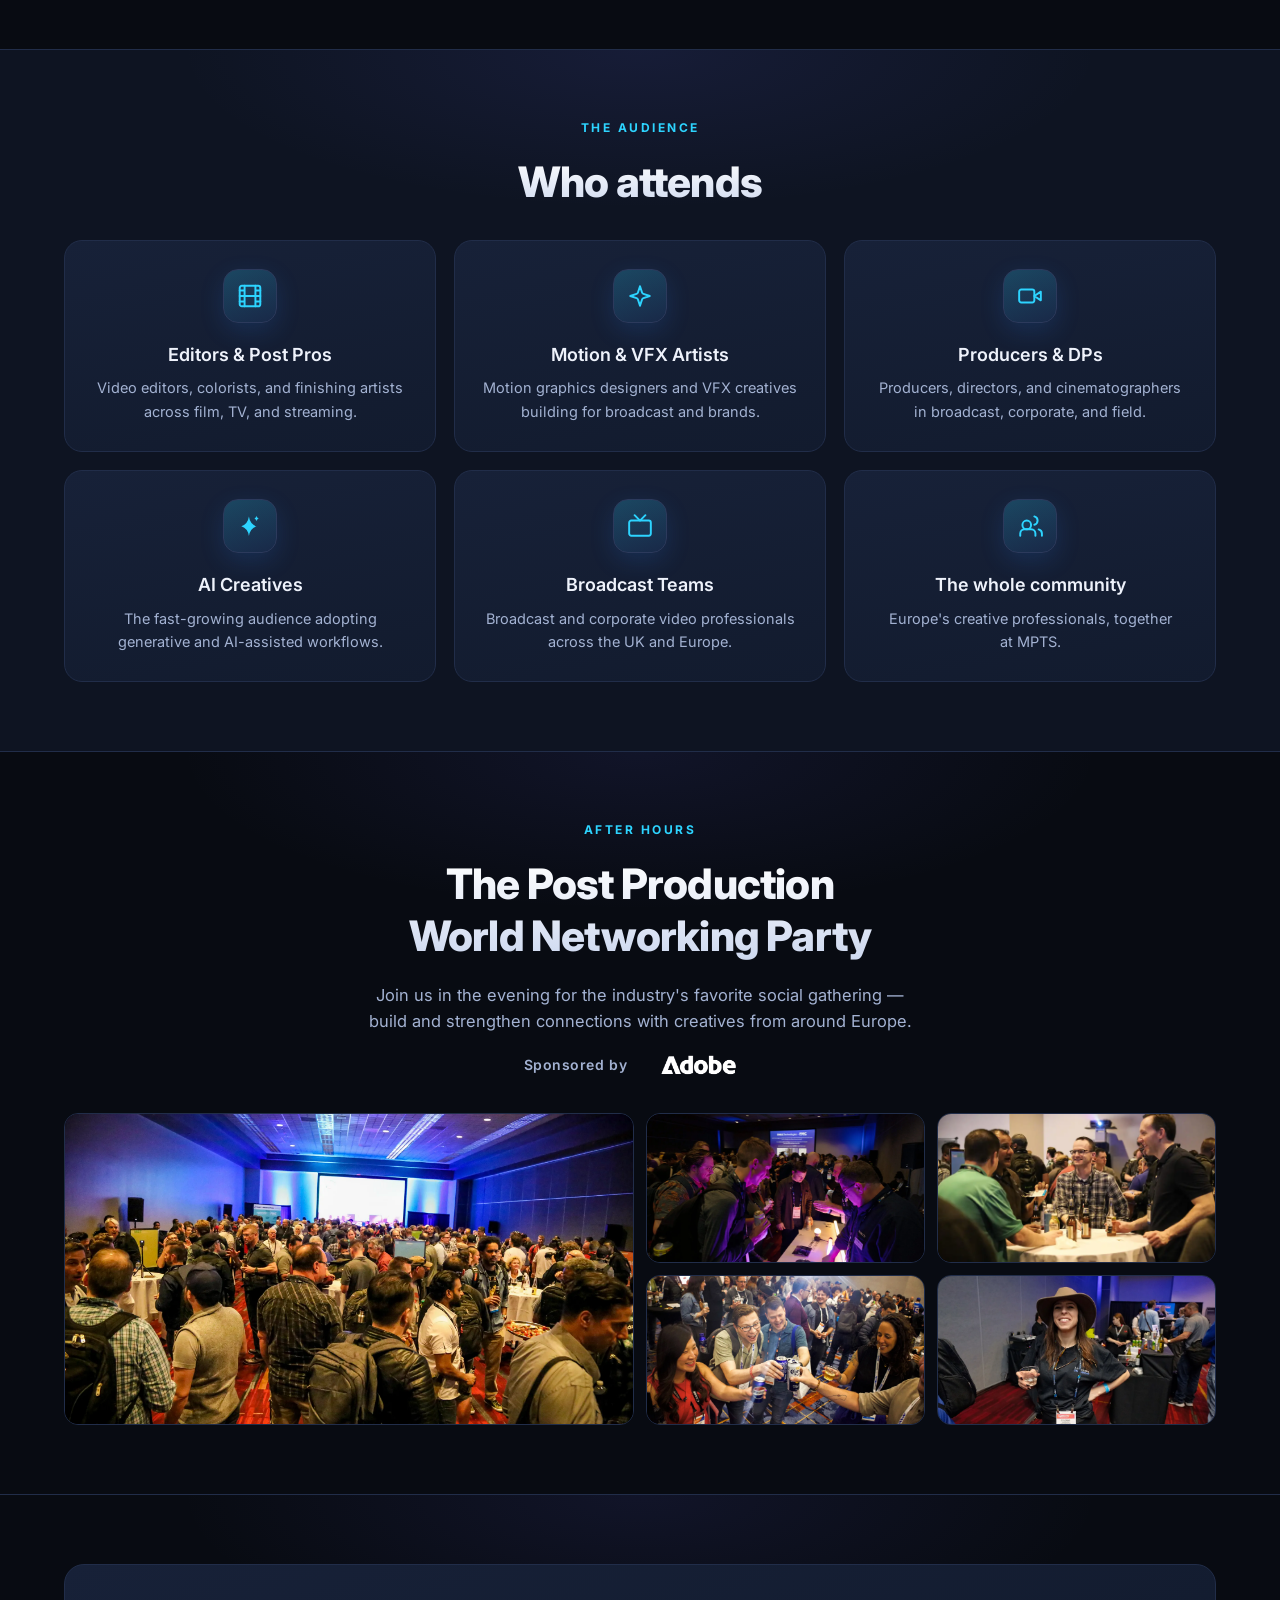
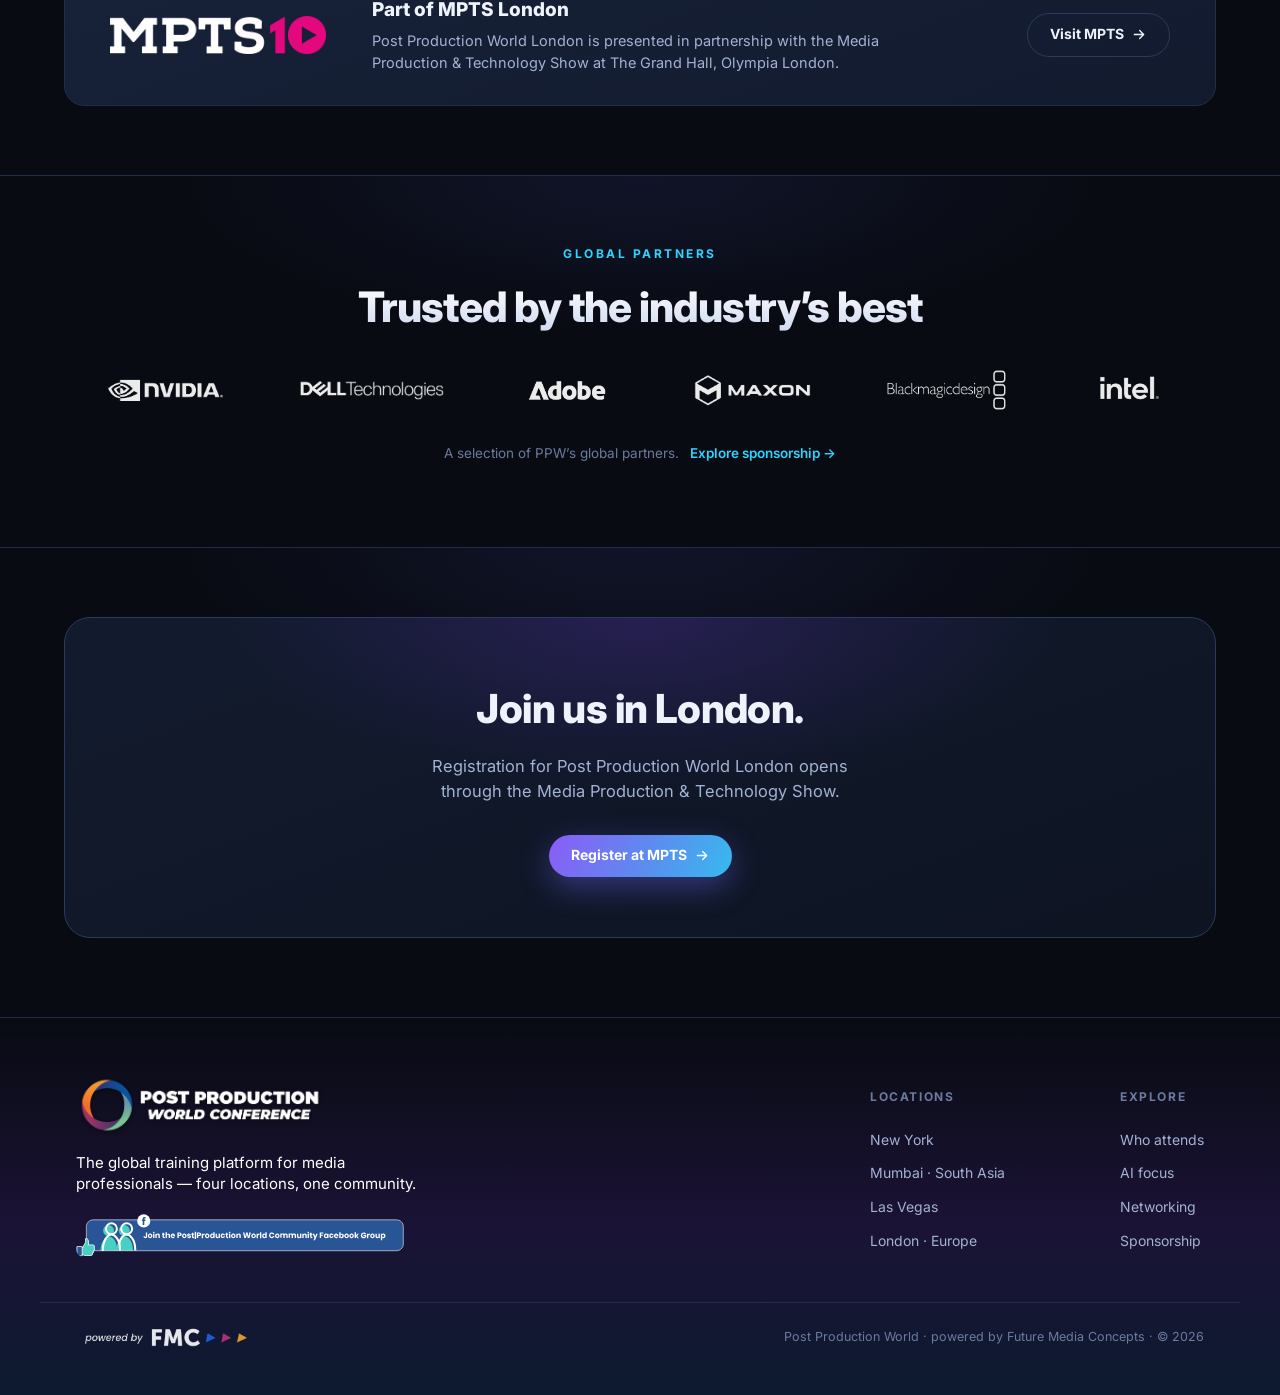
==== commit 8cadfe95: "Sponsor-audience sections, NY 2-day grid, party sections everywhere, badge crops, deck flower diagra" ====
--- a/london.html
+++ b/london.html
@@ -94,6 +94,7 @@
   <div class="wrap">
     <div class="sec-head center"><div class="sec-kicker">After hours</div><h2 class="sec-title">The Post Production World Networking Party</h2>
       <p class="sec-desc" style="margin-inline:auto">Join us in the evening for the industry's favorite social gathering — build and strengthen connections with creatives from around Europe.</p></div>
+    <div class="spon-by"><span>Sponsored by</span><img src="ppw-assets/spon-adobe.webp" alt="Adobe"></div>
     <div class="collage">
       <a class="big" href="ppw-assets/g-net-banner.webp" target="_blank"><img src="ppw-assets/g-net-banner.webp" alt="PPW networking party"></a>
       <a href="ppw-assets/pty-117.webp" target="_blank"><img src="ppw-assets/pty-117.webp" alt="PPW networking party"></a>
--- a/ppw-assets/site.css
+++ b/ppw-assets/site.css
@@ -234,3 +234,6 @@
 .cta-strip p{text-wrap:balance}
 
 .foot-inner > .foot-col:nth-child(2){transform:translateX(-20px)}
+
+.spon-by{display:flex;align-items:center;justify-content:center;gap:14px;margin:-14px auto 30px;color:var(--ink-dim);font-size:14px;font-weight:600;letter-spacing:.04em}
+.spon-by img{height:36px;width:auto}
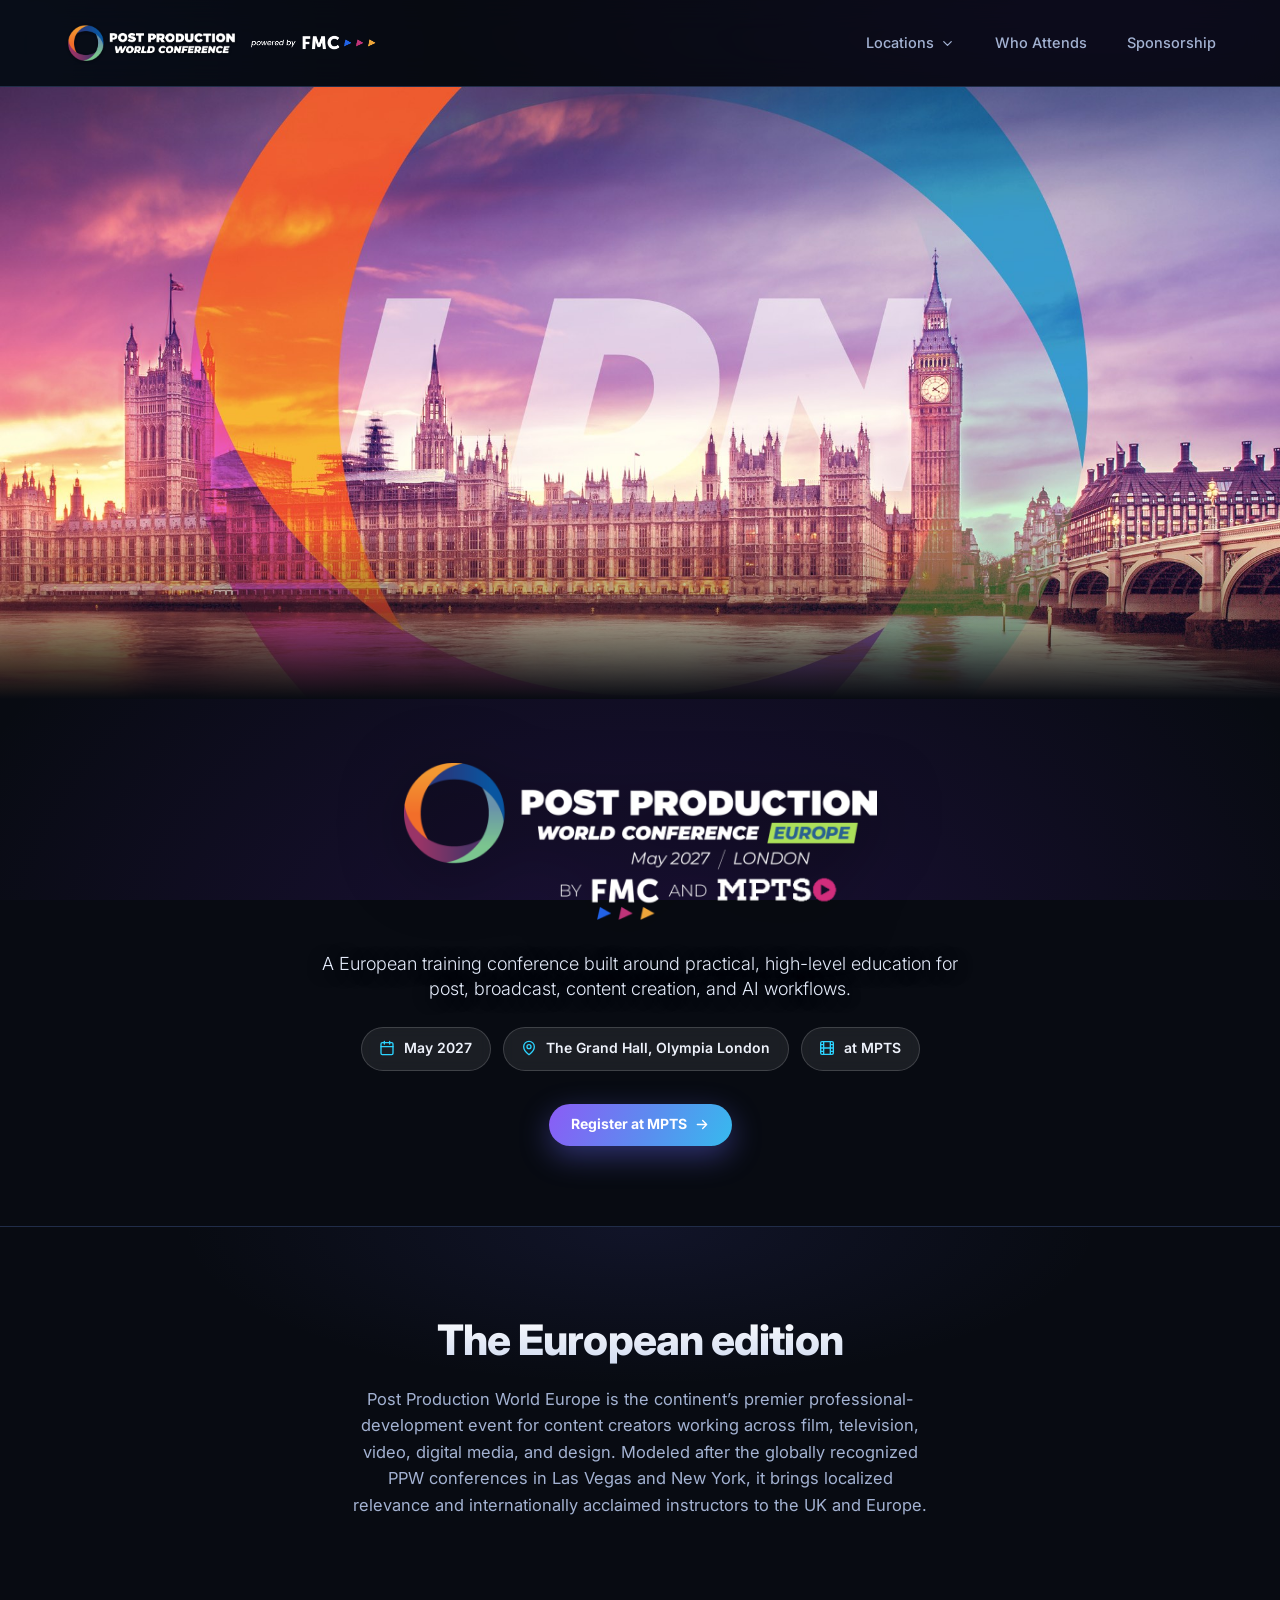
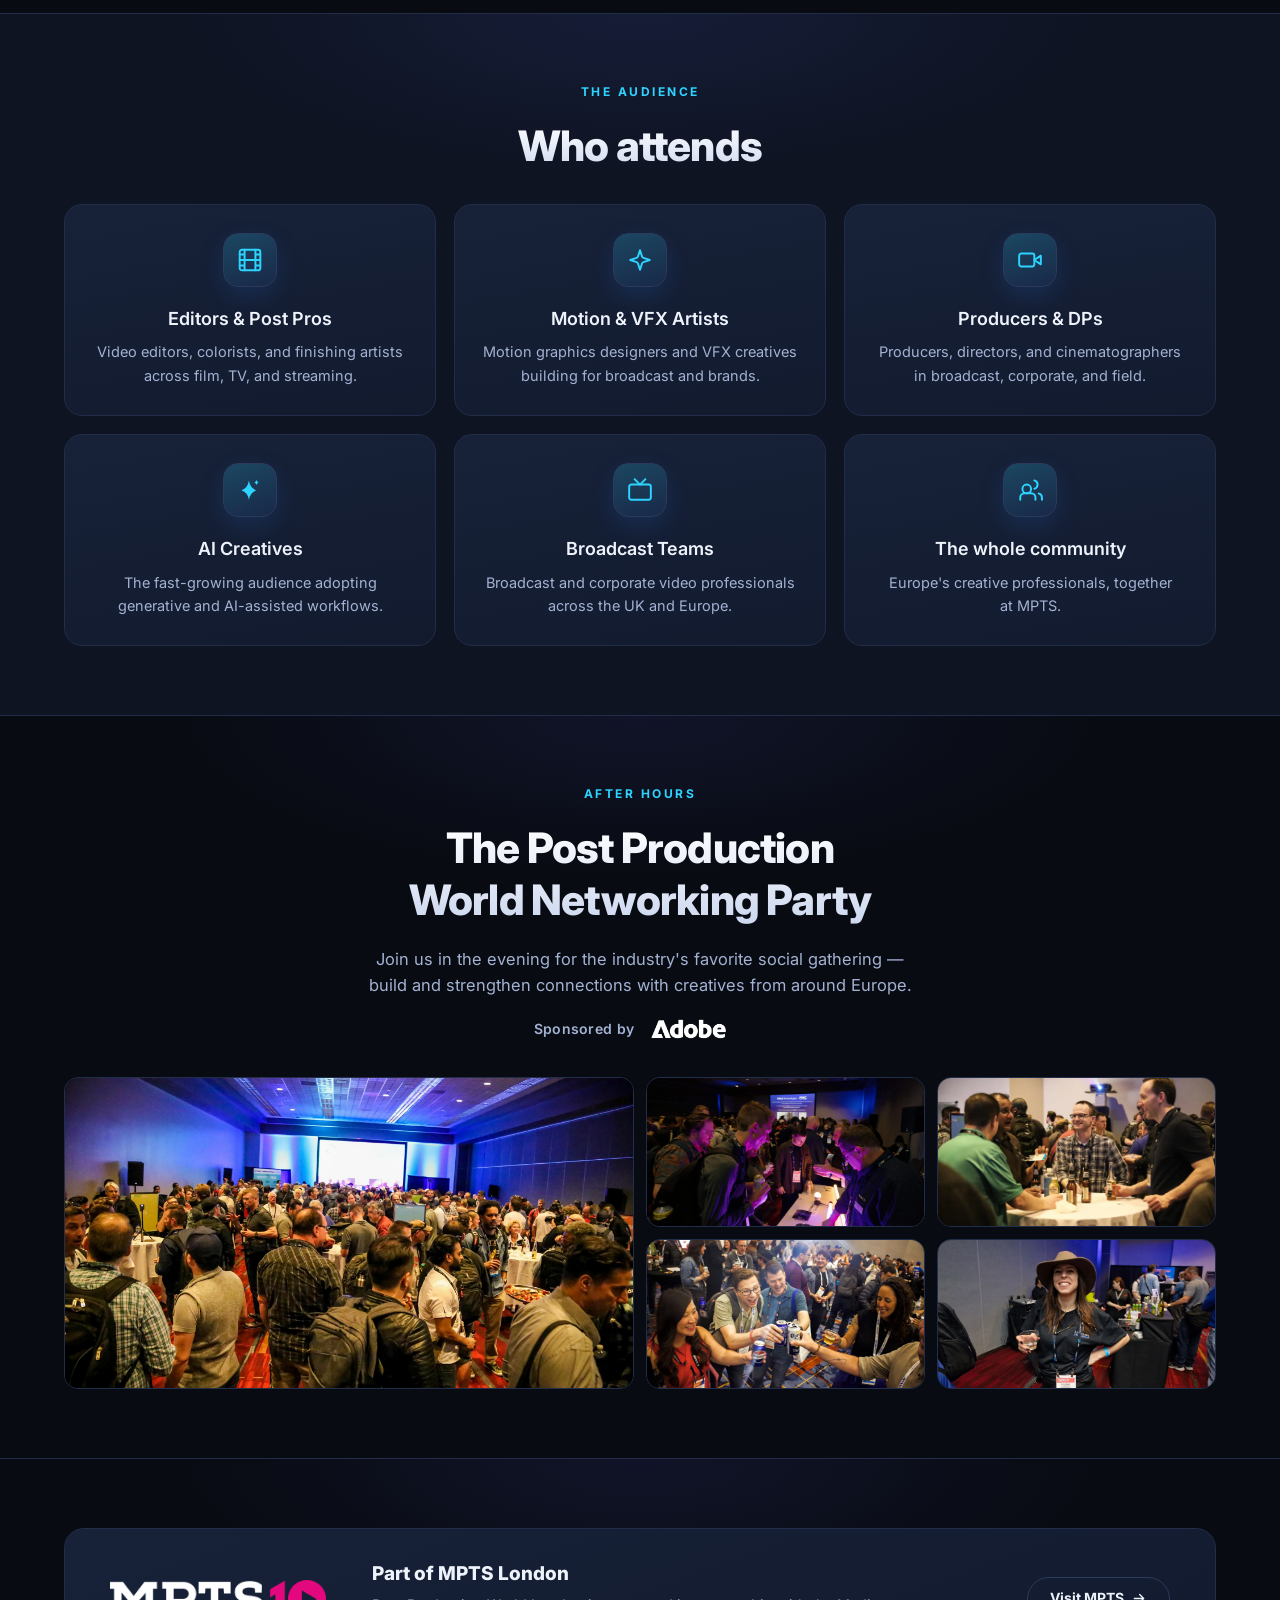
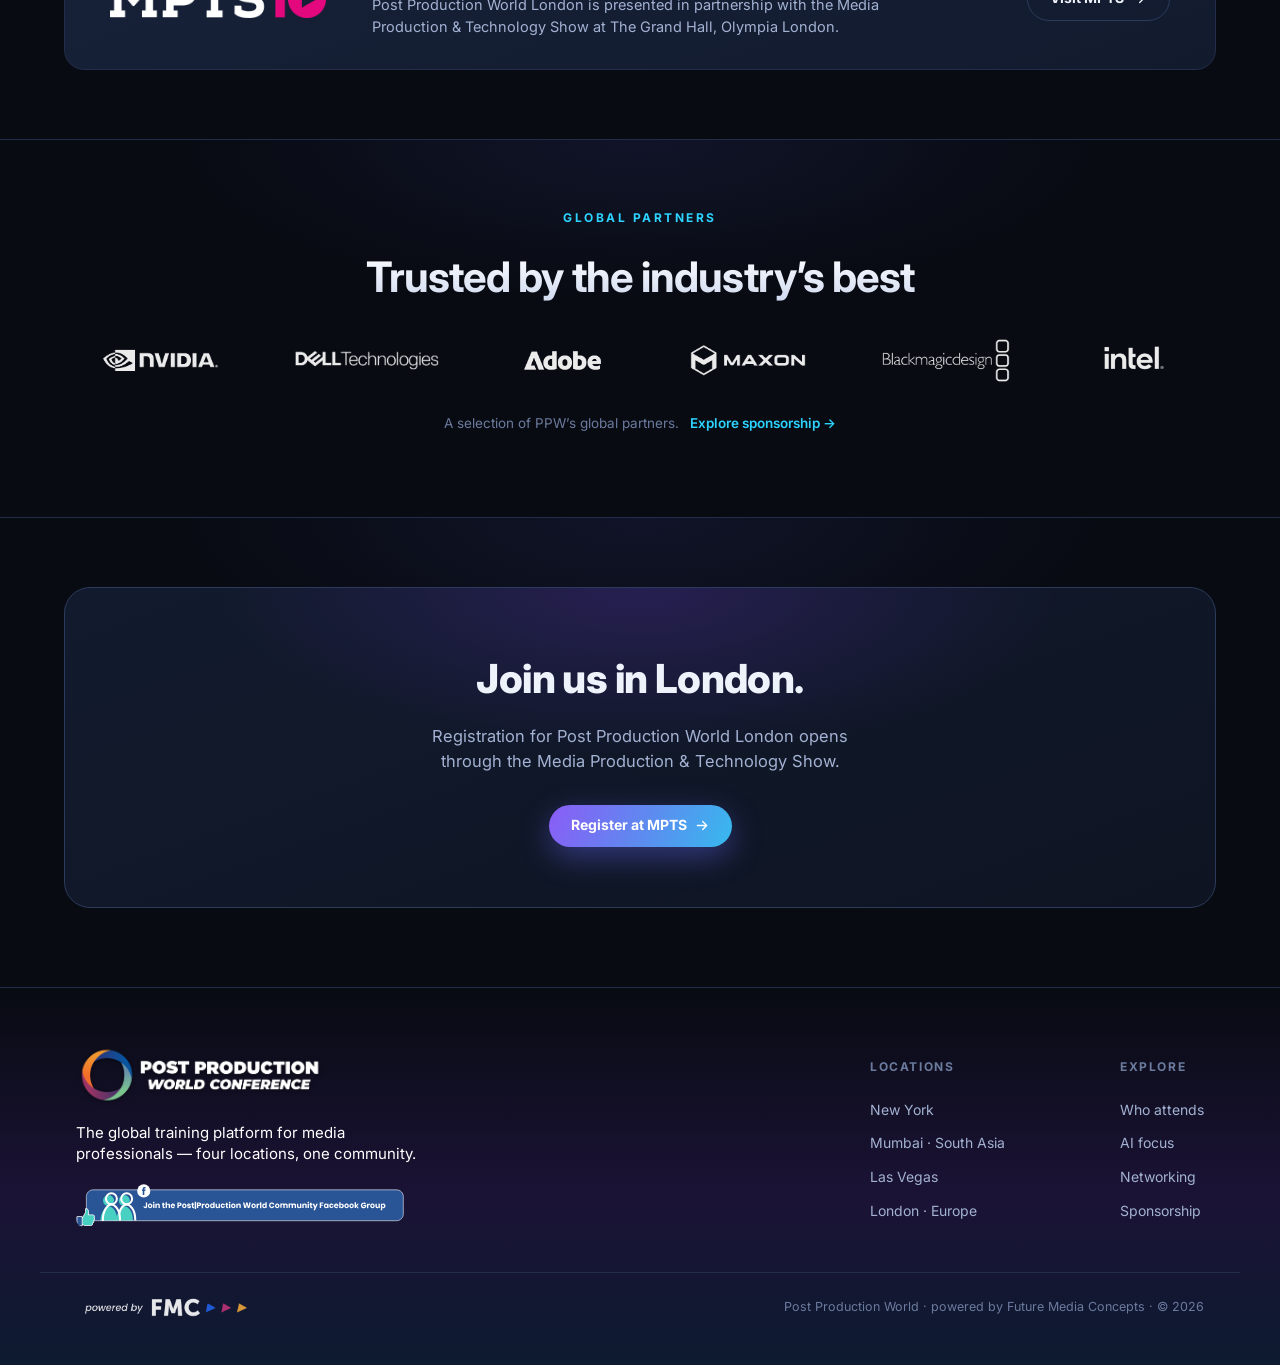
==== commit afef944a: "Hero/typography specs, blue sponsor wall, NY program cleanup, site-wide consistency - Hero: h1 56px/" ====
--- a/london.html
+++ b/london.html
@@ -116,13 +116,13 @@
 
 <section class="block">
   <div class="wrap">
-    <div class="sec-head center"><div class="sec-kicker">Global partners</div><h2 class="sec-title">Trusted by the industry’s best</h2></div>
+    <div class="sec-head center trusted"><div class="sec-kicker">Global partners</div><h2 class="sec-title">Trusted by the industry’s best</h2></div>
     <div class="partner-strip">
       <img src="ppw-assets/spon-nvidia.webp" alt="NVIDIA" style="height:44px">
       <img src="ppw-assets/spon-dell.webp" alt="Dell Technologies" style="height:50px">
       <img src="ppw-assets/spon-adobe.webp" alt="Adobe" style="height:37px">
       <img src="ppw-assets/spon-maxon.webp" alt="Maxon" style="height:44px">
-      <img src="ppw-assets/spon-bmd-ko.webp" alt="Blackmagic Design" style="height:42px">
+      <img src="ppw-assets/spon-bmd-ko.webp" alt="Blackmagic Design" style="height:45px">
       <img src="ppw-assets/spon-intel-ko.webp" alt="Intel" style="height:36px;transform:translateY(-2px)">
     </div>
     <p class="partner-note">A selection of PPW’s global partners. <a href="ppw-sponsorships.html">Explore sponsorship &rarr;</a></p>
--- a/ppw-assets/site.css
+++ b/ppw-assets/site.css
@@ -147,7 +147,7 @@
   .reveal.in{opacity:1;transform:none}
 
 /* ===== inner edition: clean skyline banner, content below ===== */
-.edition-banner{position:relative;height:clamp(460px,72vh,800px);background-size:cover;background-position:center 36%}
+.edition-banner{position:relative;height:clamp(432px,68vh,772px);background-size:cover;background-position:center 36%}
 .edition-banner::after{content:"";position:absolute;inset:0;background:linear-gradient(180deg,transparent 0%,transparent 72%,rgba(8,11,18,.42) 88%,rgba(8,11,18,.9) 98%,var(--bg) 100%)}
 .edition-intro{text-align:center;padding:34px 0 6px}
 .edition-intro .wrap{max-width:760px}
@@ -235,5 +235,7 @@
 
 .foot-inner > .foot-col:nth-child(2){transform:translateX(-20px)}
 
-.spon-by{display:flex;align-items:center;justify-content:center;gap:14px;margin:-14px auto 30px;color:var(--ink-dim);font-size:14px;font-weight:600;letter-spacing:.04em}
-.spon-by img{height:36px;width:auto}
+.spon-by{display:flex;align-items:center;justify-content:center;gap:0;margin:-14px auto 30px;color:var(--ink-dim);font-size:14px;font-weight:600;letter-spacing:.02em}
+.spon-by img{height:36px;width:auto;margin-left:-3px}
+
+.sec-head.trusted .sec-title{margin-top:24px;font-weight:700;letter-spacing:-.9px}
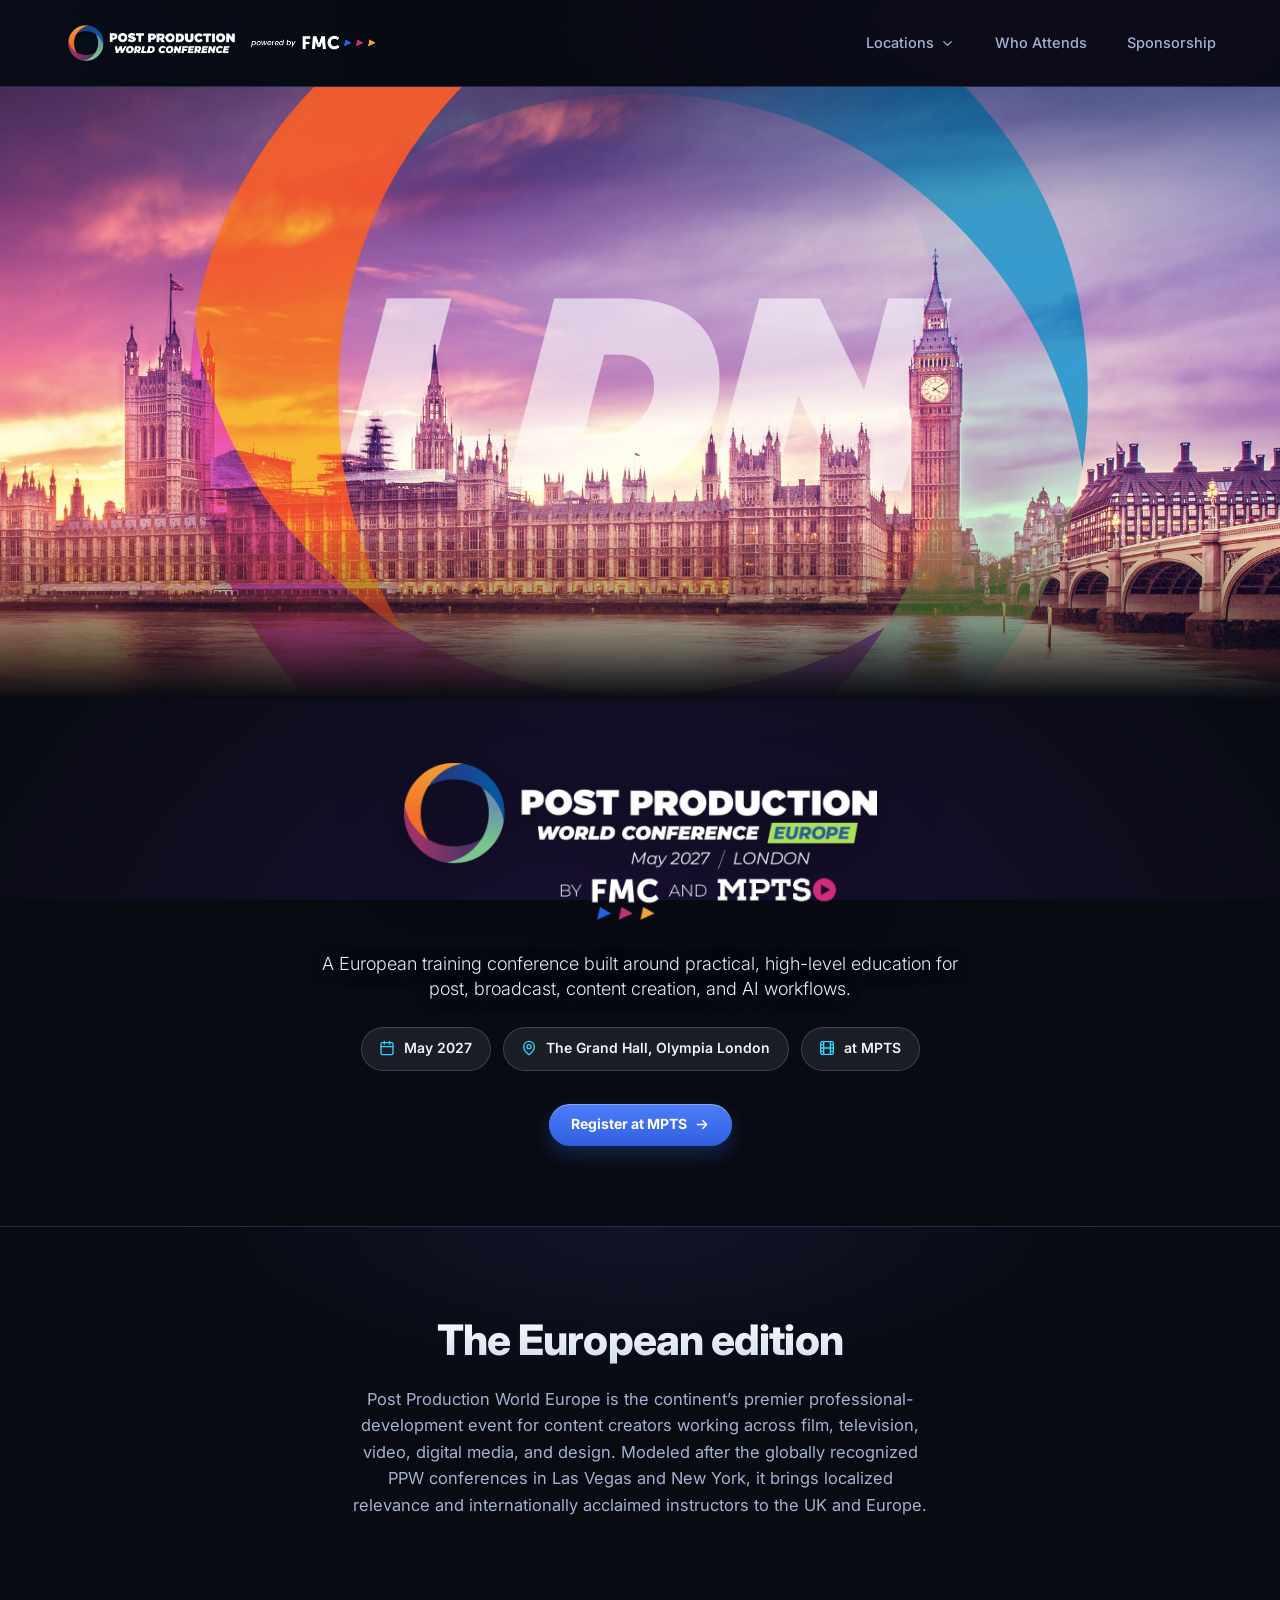
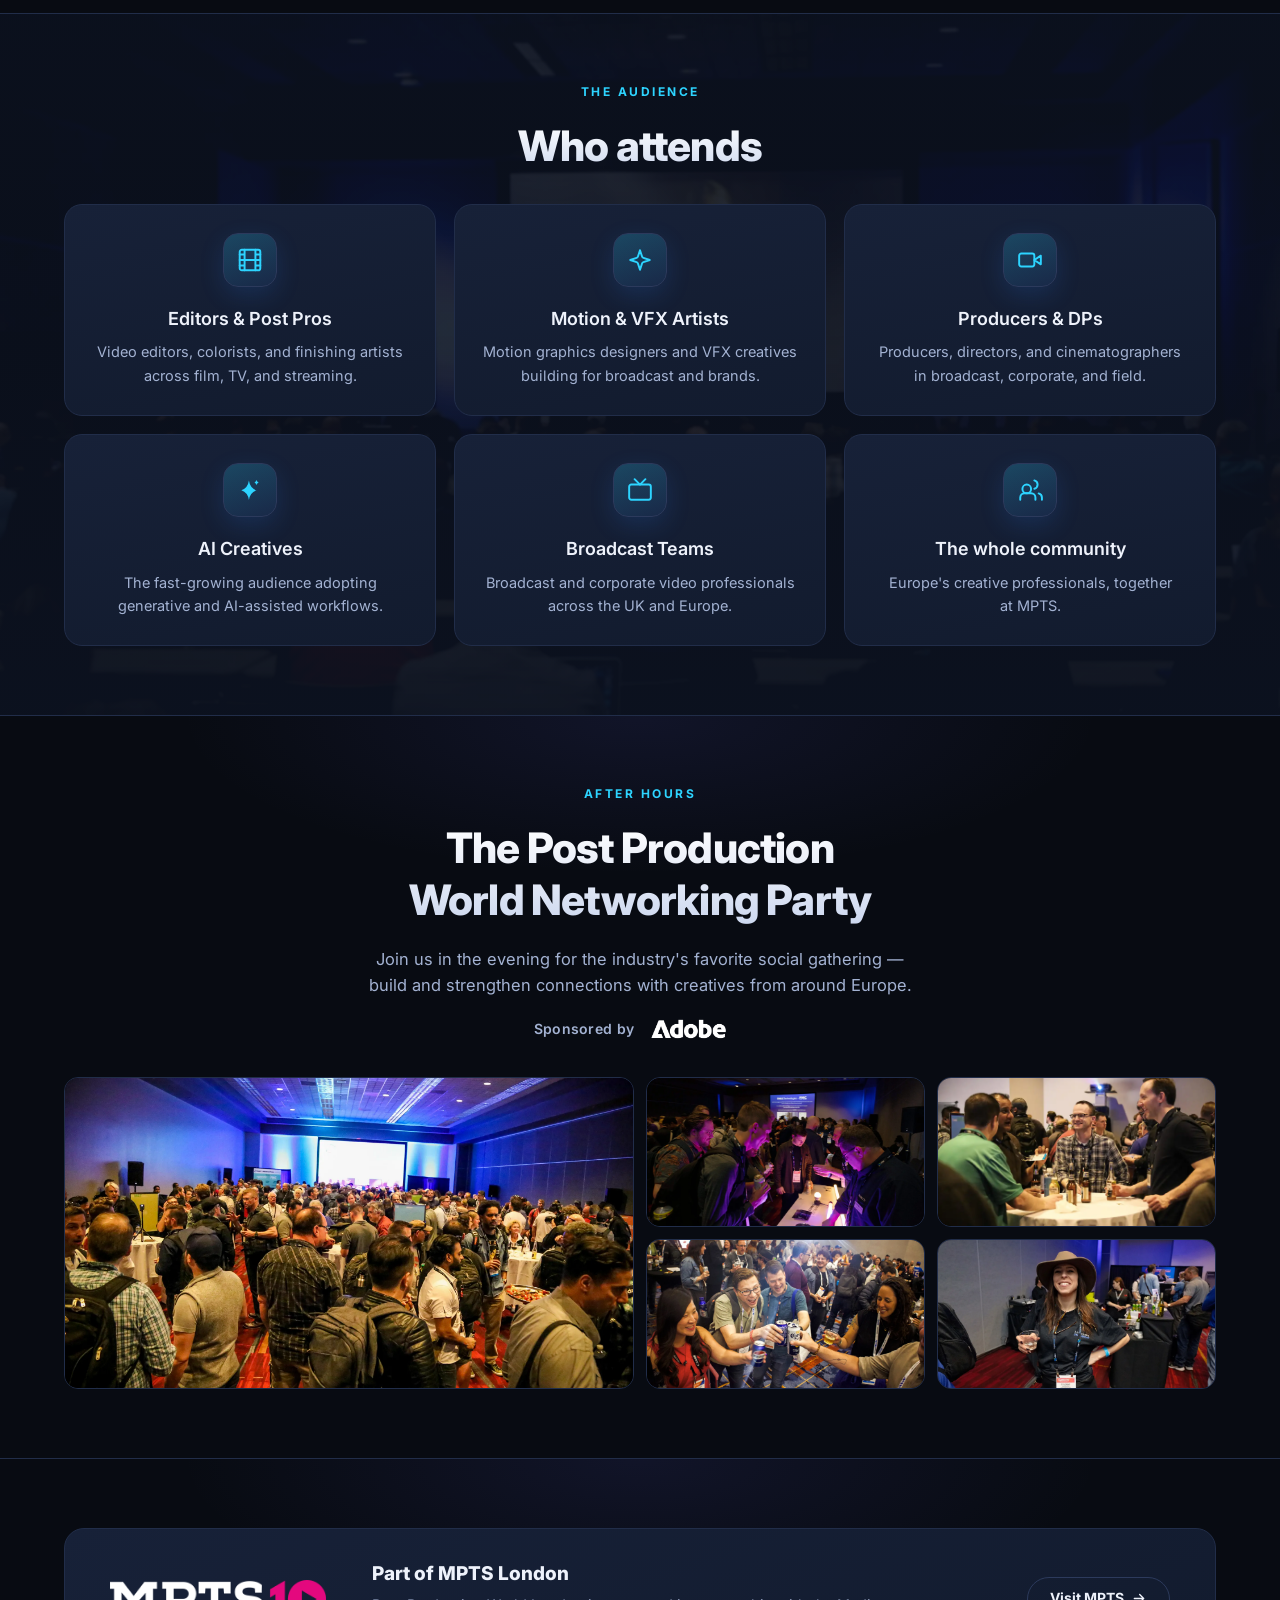
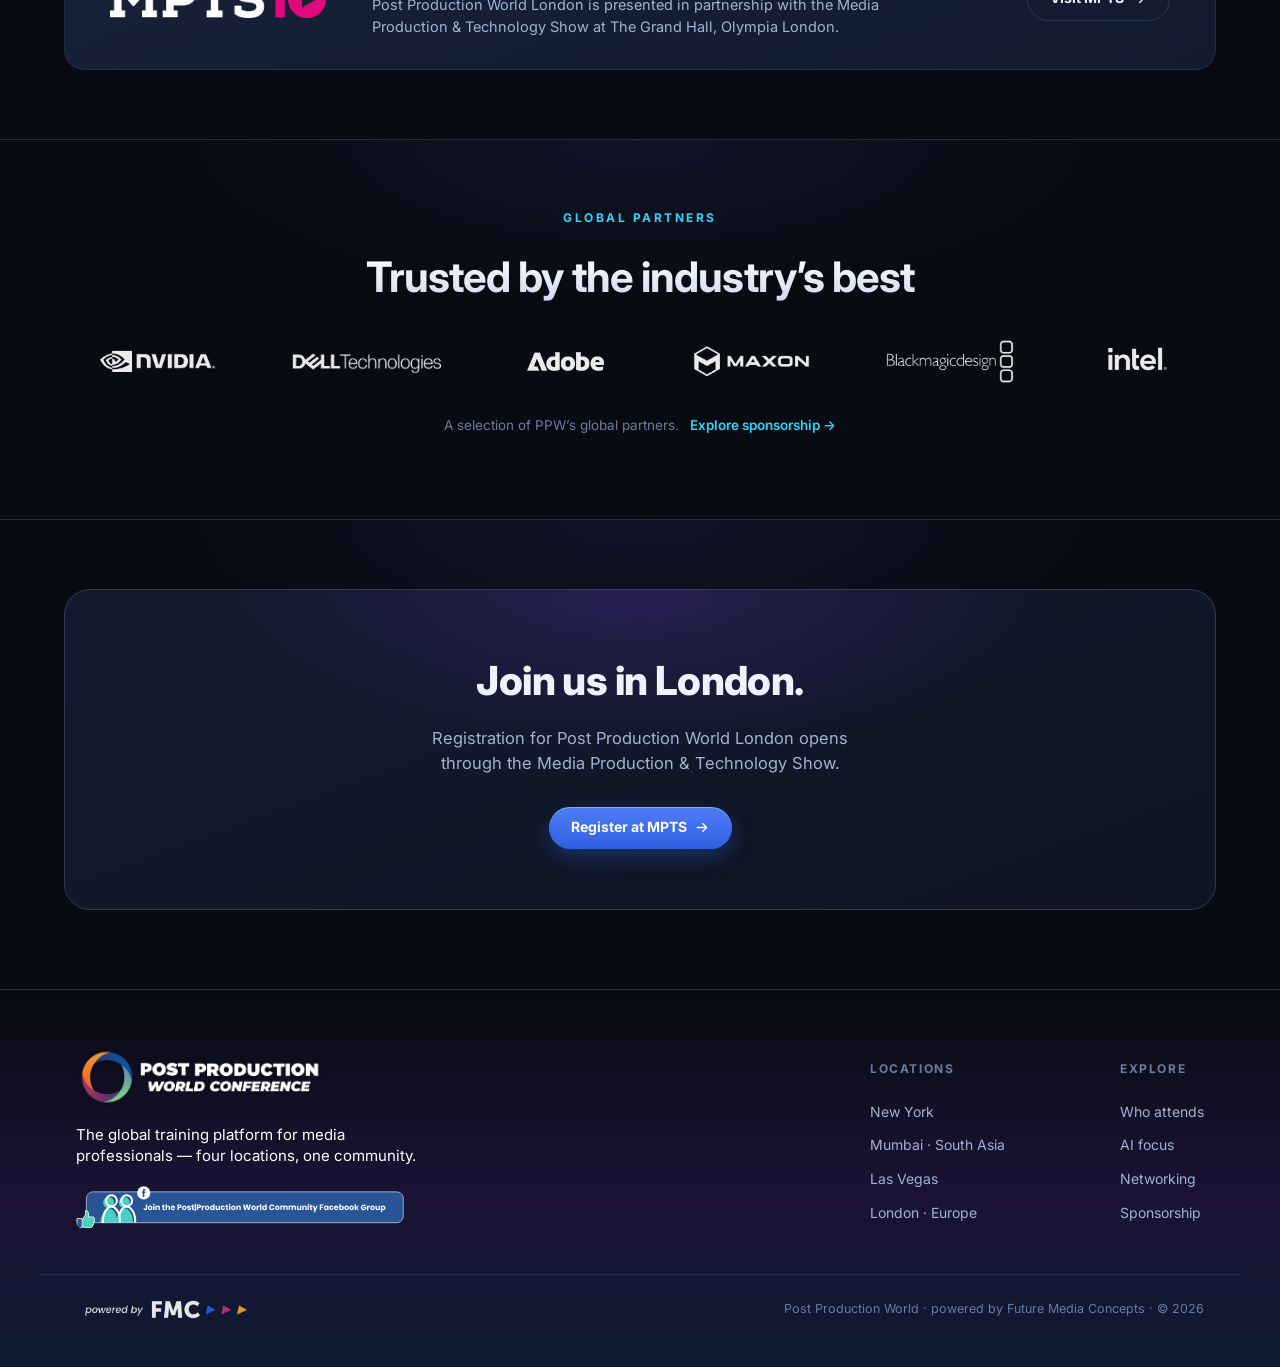
==== commit d19a725e: "Sapphire CTA, darker hero, luminous card seams, run-aware program bands, photo textures - CTA: optio" ====
--- a/london.html
+++ b/london.html
@@ -10,6 +10,8 @@
 <link href="ppw-assets/site.css" rel="stylesheet">
 <style>
   #who-attends-ldn{position:relative;overflow:hidden;background:var(--bg-2)!important}
+  #who-attends-ldn::after{content:"";position:absolute;inset:0;background:linear-gradient(180deg,rgba(12,18,32,.90),rgba(12,18,32,.84) 45%,rgba(12,18,32,.95)),url(ppw-assets/conf-c.webp) center/cover no-repeat;pointer-events:none;z-index:0}
+  #who-attends-ldn .wrap{position:relative;z-index:1}
   #who-attends-ldn .wrap{position:relative;z-index:1}
   #who-attends-ldn .fcard{text-align:center;display:flex;flex-direction:column;align-items:center}
   .host-mpts-logo{height:38px;width:auto;flex:none;margin-right:18px}
@@ -119,7 +121,7 @@
     <div class="sec-head center trusted"><div class="sec-kicker">Global partners</div><h2 class="sec-title">Trusted by the industry’s best</h2></div>
     <div class="partner-strip">
       <img src="ppw-assets/spon-nvidia.webp" alt="NVIDIA" style="height:44px">
-      <img src="ppw-assets/spon-dell.webp" alt="Dell Technologies" style="height:50px">
+      <img src="ppw-assets/spon-dell.webp" alt="Dell Technologies" style="height:52px;transform:translateY(2px)">
       <img src="ppw-assets/spon-adobe.webp" alt="Adobe" style="height:37px">
       <img src="ppw-assets/spon-maxon.webp" alt="Maxon" style="height:44px">
       <img src="ppw-assets/spon-bmd-ko.webp" alt="Blackmagic Design" style="height:45px">
--- a/ppw-assets/site.css
+++ b/ppw-assets/site.css
@@ -3,7 +3,7 @@
   --bg:#080b12; --bg-2:#0e1422; --panel:#121b2e; --panel-2:#172138;
   --line:#212d49; --line-2:#2c3a5c; --ink:#eef2fb; --ink-dim:#a3b2d2; --ink-faint:#6b7b9e;
   --accent:#3b82f6; --accent-2:#2dd4ff;
-  --grad:linear-gradient(115deg,#8b5cf6 0%,#5b8def 55%,#22d3ee 125%);
+  --grad:linear-gradient(180deg,#4f7df9,#2f5fe0);
   --radius:18px; --maxw:1200px; --shadow:0 24px 60px rgba(0,0,0,.45);
 }
 *{box-sizing:border-box}
@@ -51,7 +51,7 @@
 .dd-menu .d{font-size:12.5px;color:var(--ink-faint);white-space:nowrap}
 .dd-menu .all{justify-content:center;color:var(--accent-2);font-weight:700;font-size:13px;margin-top:2px;border-top:1px solid var(--line);border-radius:0 0 11px 11px}
 .btn{display:inline-flex;align-items:center;gap:7px;background:var(--grad);color:#fff;text-decoration:none;font-weight:700;font-size:14px;
-  padding:13px 22px;border-radius:999px;box-shadow:0 10px 30px rgba(99,102,241,.42);white-space:nowrap;transition:transform .15s,box-shadow .15s}
+  padding:13px 22px;border-radius:999px;box-shadow:0 8px 20px rgba(47,95,224,.32),inset 0 1px 0 rgba(255,255,255,.32);white-space:nowrap;transition:transform .15s,box-shadow .15s}
 .btn:hover{transform:translateY(-1px);box-shadow:0 14px 40px rgba(99,102,241,.6)}
 .btn .ic{width:16px;height:16px}
 .btn.ghost{background:transparent;box-shadow:none;border:1.5px solid var(--line-2);color:var(--ink)}
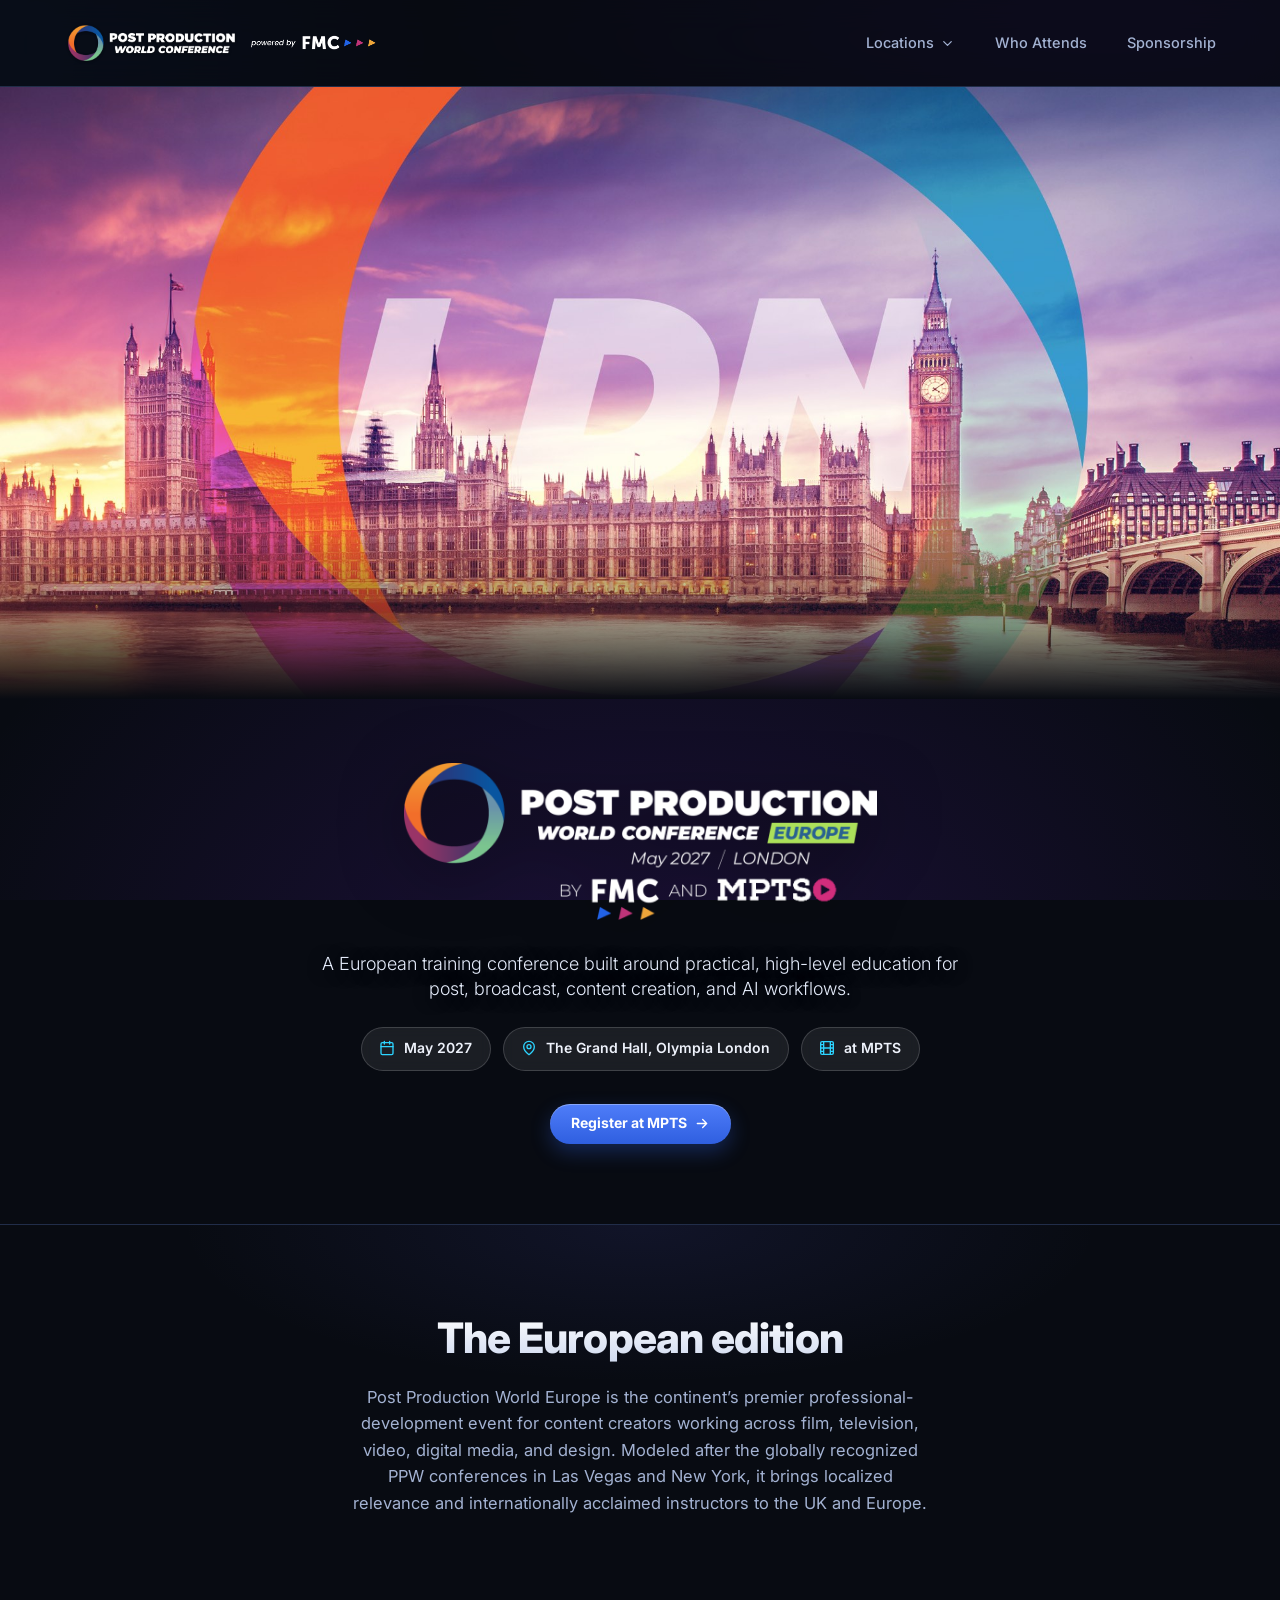
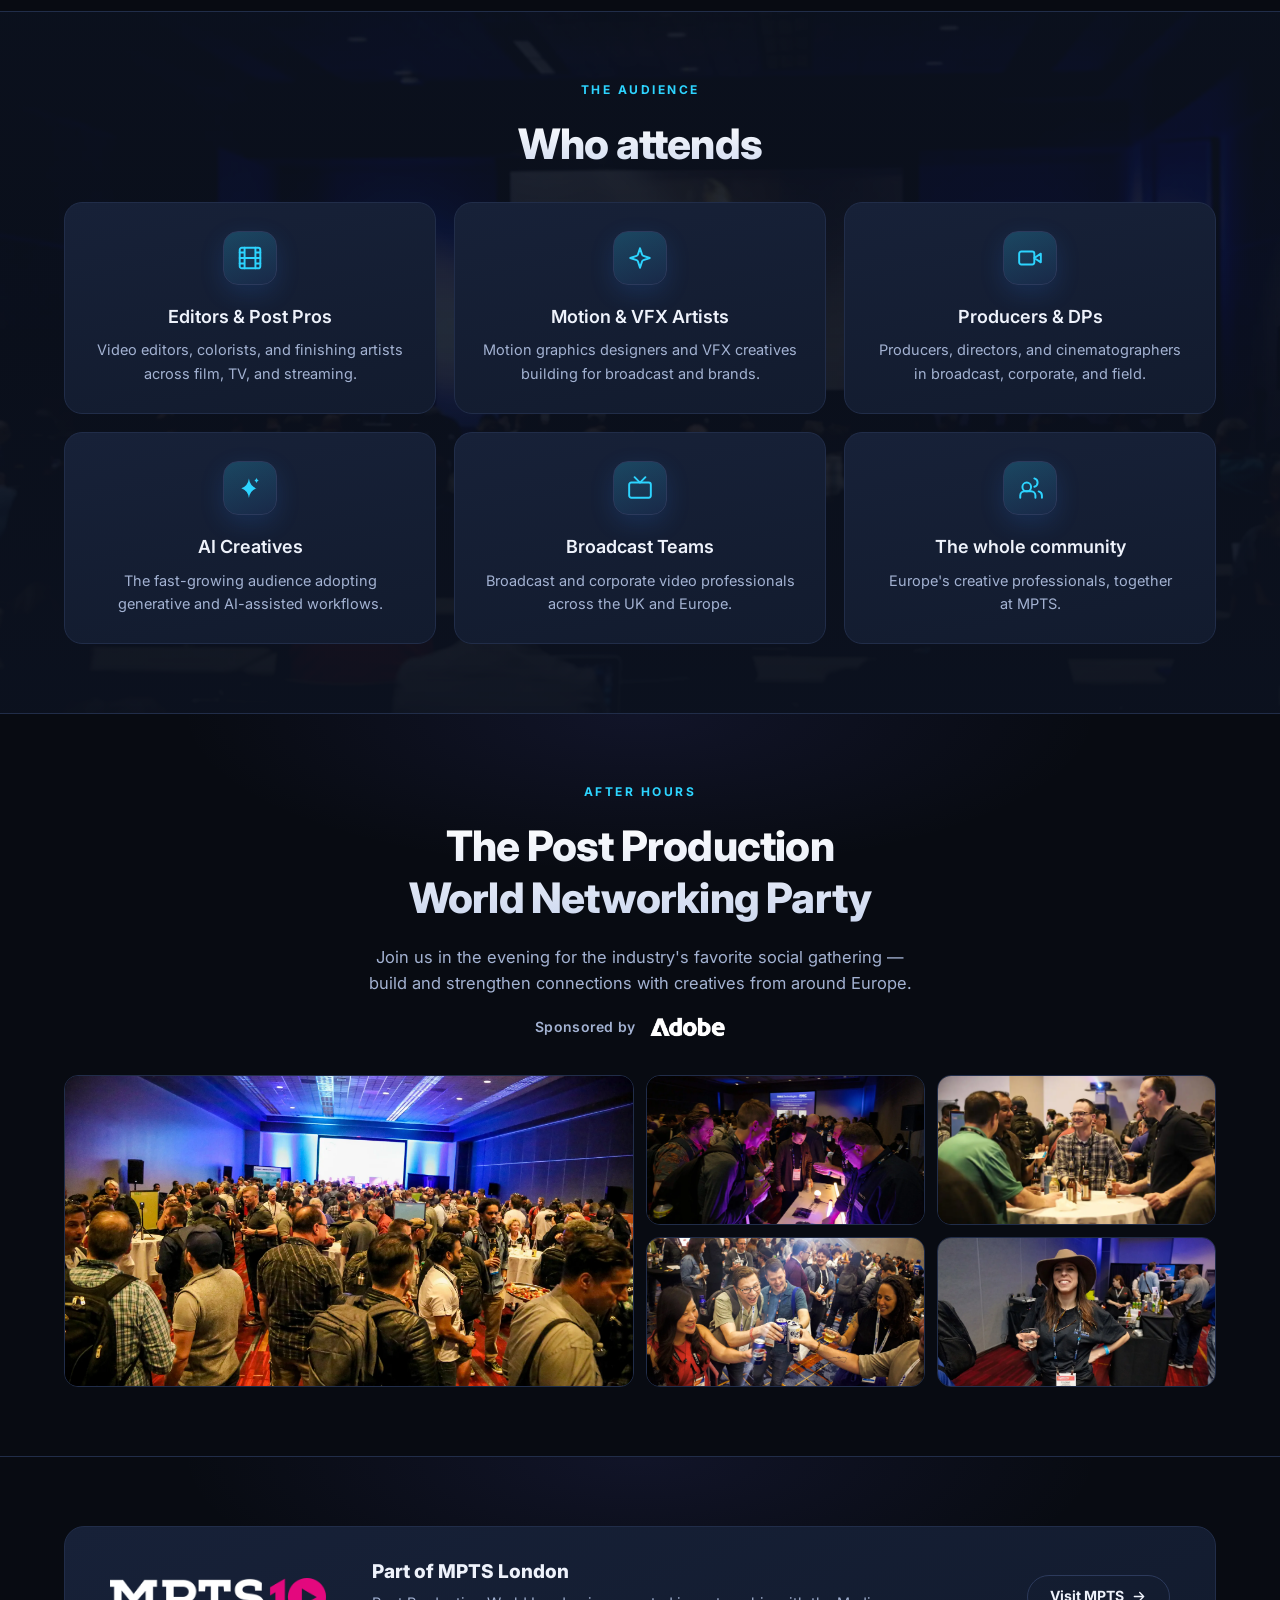
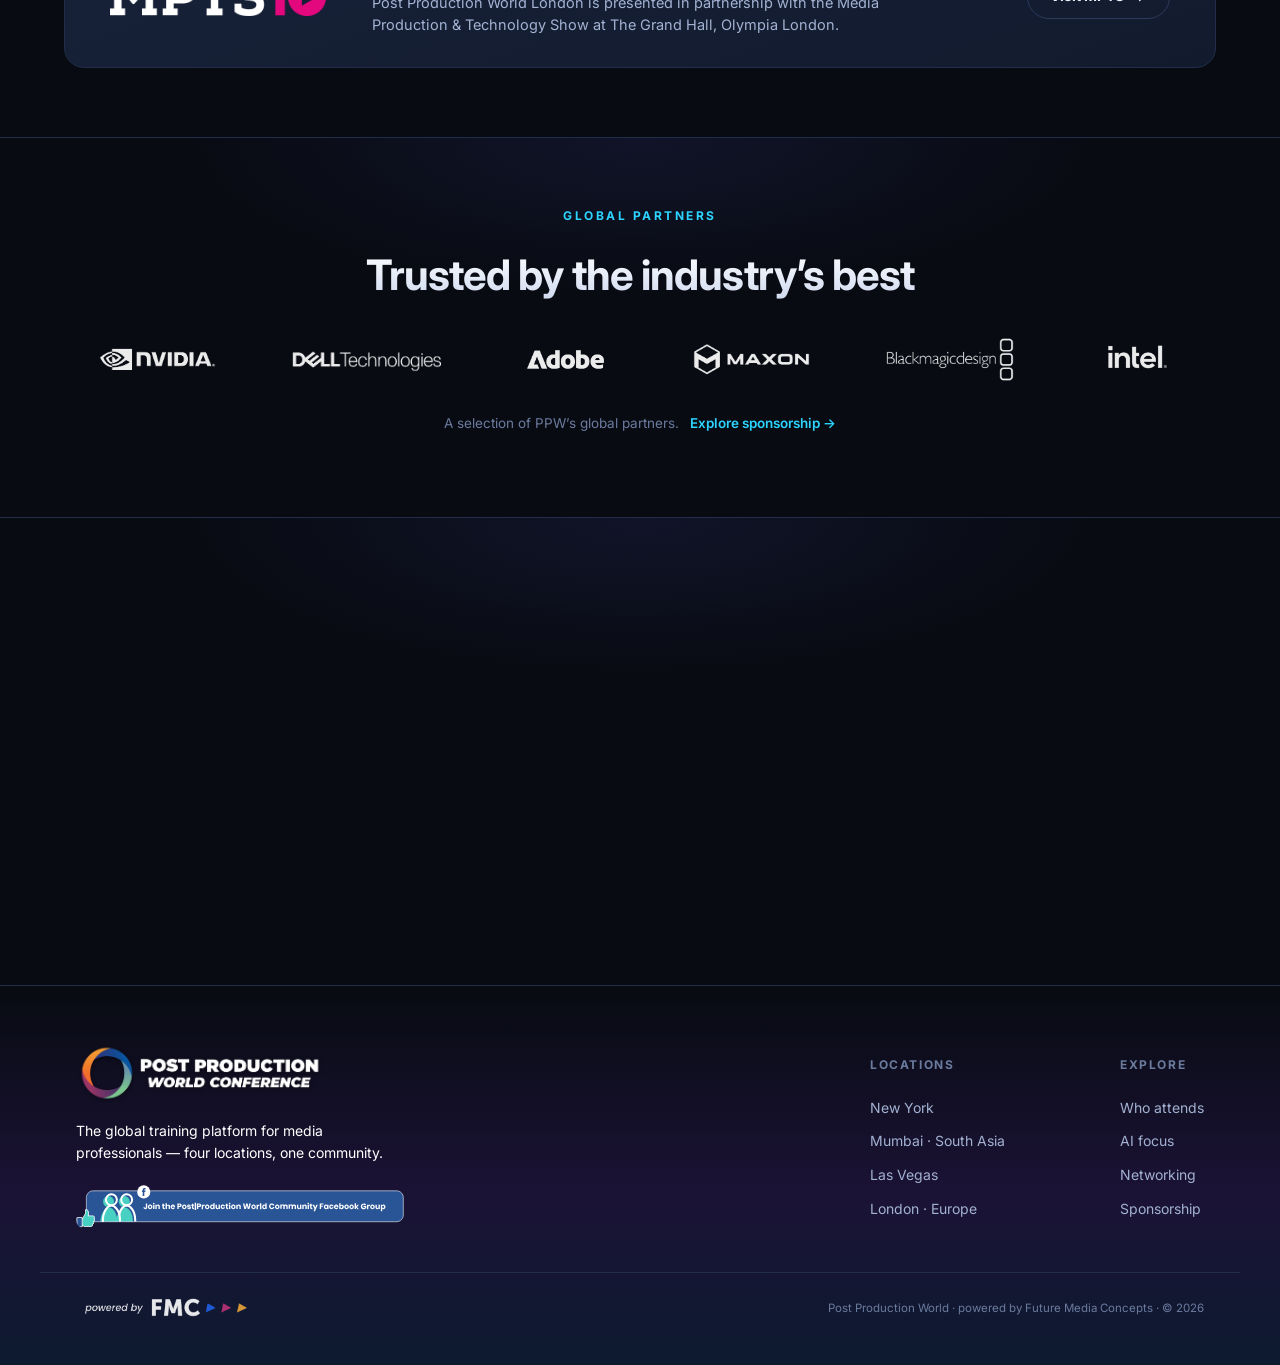
==== commit 8987aec6: "Footer alignment/wrapping restored, hero + spacing, Adobe lockups, draft markers REVERTS (changes us" ====
--- a/london.html
+++ b/london.html
@@ -64,7 +64,7 @@
       <span><svg class="ic"><use href="#i-film"/></svg>at MPTS</span>
     </div>
     <div class="hero-cta">
-      <a class="btn" href="https://www.mediaproductionshow.com/ppw-europe" target="_blank" rel="noopener"><span class="bt">Register at MPTS</span> <svg class="ic"><use href="#i-arrow"/></svg></a>
+      <a class="btn reg-btn" href="https://www.mediaproductionshow.com/ppw-europe" target="_blank" rel="noopener"><span class="bt">Register at MPTS</span> <svg class="ic"><use href="#i-arrow"/></svg></a>
     </div>
   </div>
 </section>
@@ -137,7 +137,7 @@
       <div class="glow"></div>
       <h2>Join us in London.</h2>
       <p>Registration for Post Production World London opens through the Media Production &amp; Technology Show.</p>
-      <div class="hero-cta"><a class="btn" href="https://www.mediaproductionshow.com/ppw-europe" target="_blank" rel="noopener"><span class="bt">Register at MPTS</span> <svg class="ic"><use href="#i-arrow"/></svg></a></div>
+      <div class="hero-cta"><a class="btn reg-btn" href="https://www.mediaproductionshow.com/ppw-europe" target="_blank" rel="noopener"><span class="bt">Register at MPTS</span> <svg class="ic"><use href="#i-arrow"/></svg></a></div>
     </div>
   </div>
 </section>
--- a/ppw-assets/site.css
+++ b/ppw-assets/site.css
@@ -167,7 +167,7 @@
 .foot-glow{position:absolute;inset:0;background:linear-gradient(180deg,transparent,rgba(124,58,237,.16) 55%,rgba(45,130,246,.13));pointer-events:none}
 .foot-inner{position:relative;display:grid;grid-template-columns:1fr auto auto;gap:95px;padding:53px 36px 38px;text-align:left}
 .foot-ppw{height:68px;width:auto;margin-bottom:13px;display:block}
-.foot-brand p{color:#ffffff;font-size:15px;line-height:1.4;max-width:340px;margin:0 0 20px}
+.foot-brand p{color:#ffffff;font-size:14px;line-height:1.6;max-width:330px;margin:0 0 20px}
 .fb-btn{display:inline-flex;align-items:center;gap:10px;background:#1877f2;color:#fff;text-decoration:none;font-weight:700;font-size:14px;padding:11px 18px;border-radius:12px;box-shadow:0 10px 26px rgba(24,119,242,.4);transition:transform .15s}
 .fb-btn:hover{transform:translateY(-1px)}
 .fb-btn svg{width:18px;height:18px;fill:#fff}
@@ -236,6 +236,9 @@
 .foot-inner > .foot-col:nth-child(2){transform:translateX(-20px)}
 
 .spon-by{display:flex;align-items:center;justify-content:center;gap:0;margin:-14px auto 30px;color:var(--ink-dim);font-size:14px;font-weight:600;letter-spacing:.02em}
-.spon-by img{height:36px;width:auto;margin-left:-3px}
+.spon-by img{height:36px;width:auto;margin-left:-6px}
 
 .sec-head.trusted .sec-title{margin-top:24px;font-weight:700;letter-spacing:-.9px}
+
+.reg-btn{padding:12px 21px}
+.foot-bottom .small{font-size:11.5px}
